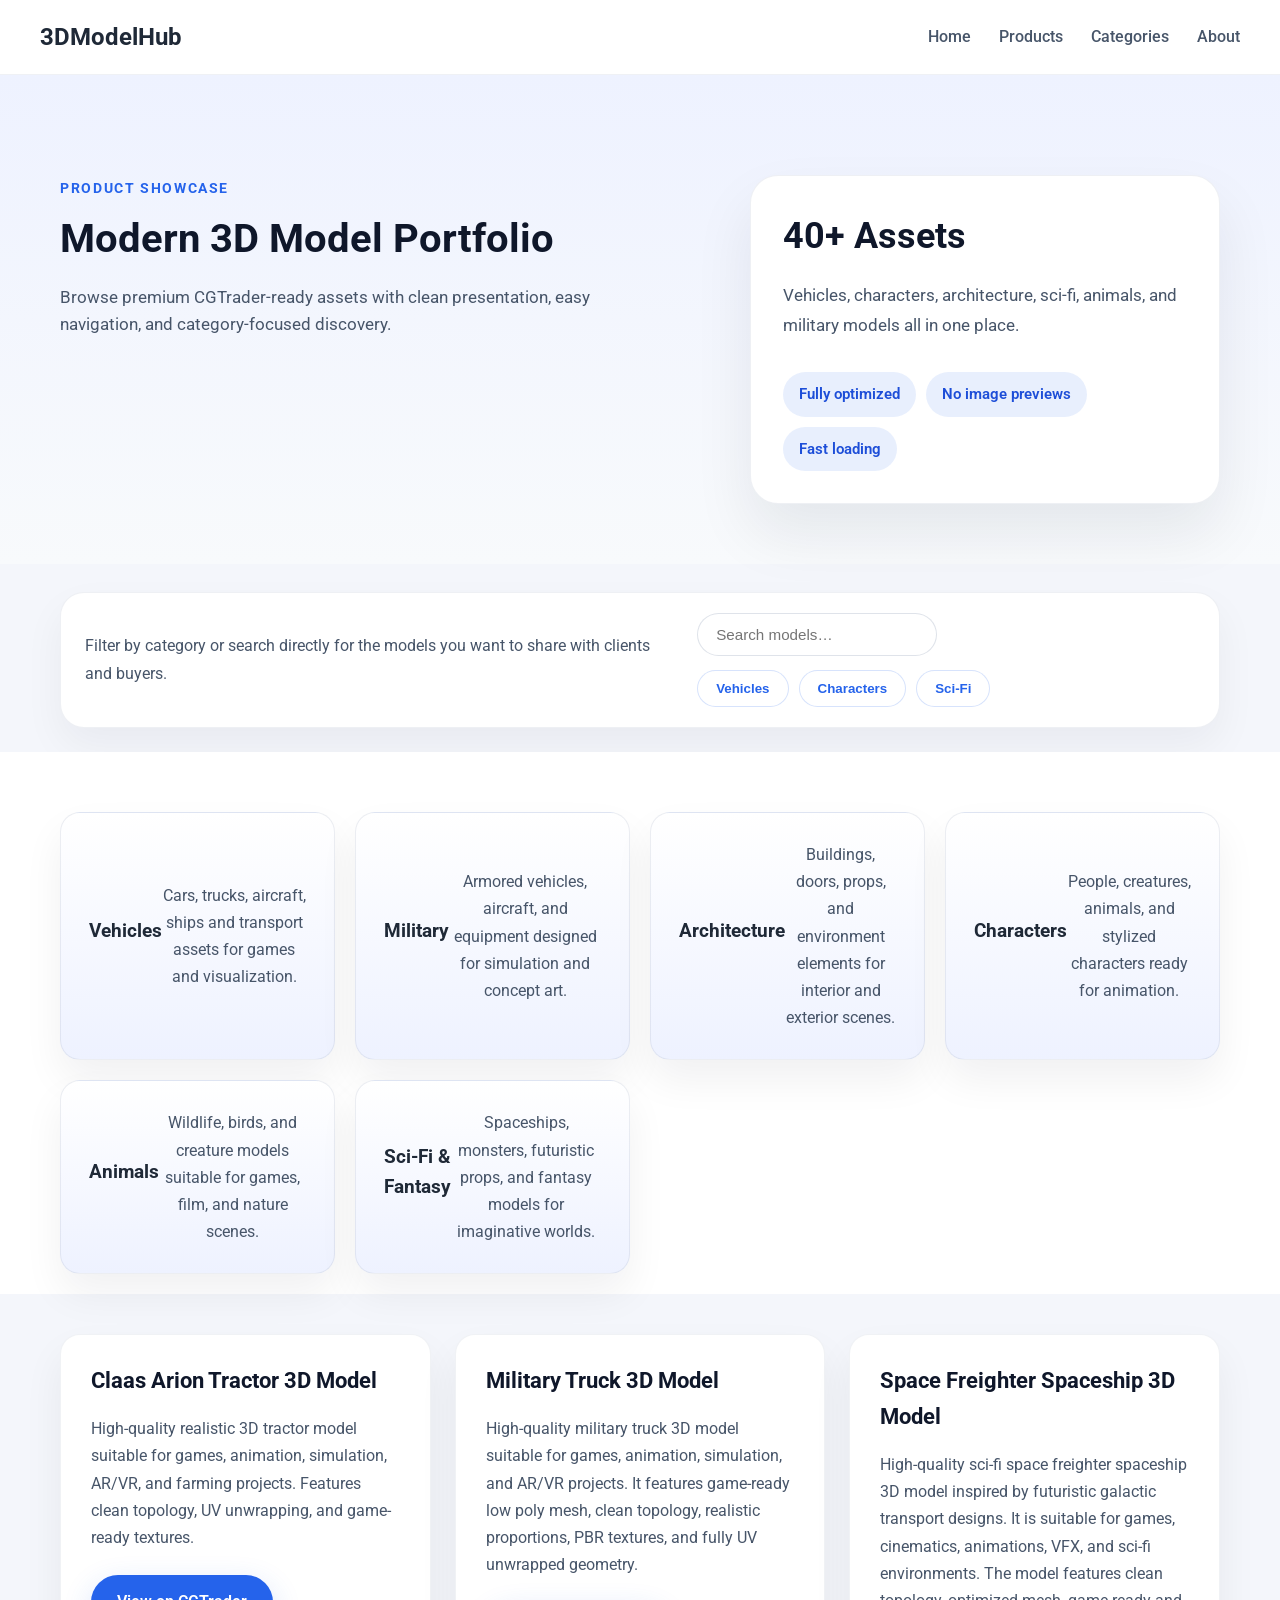
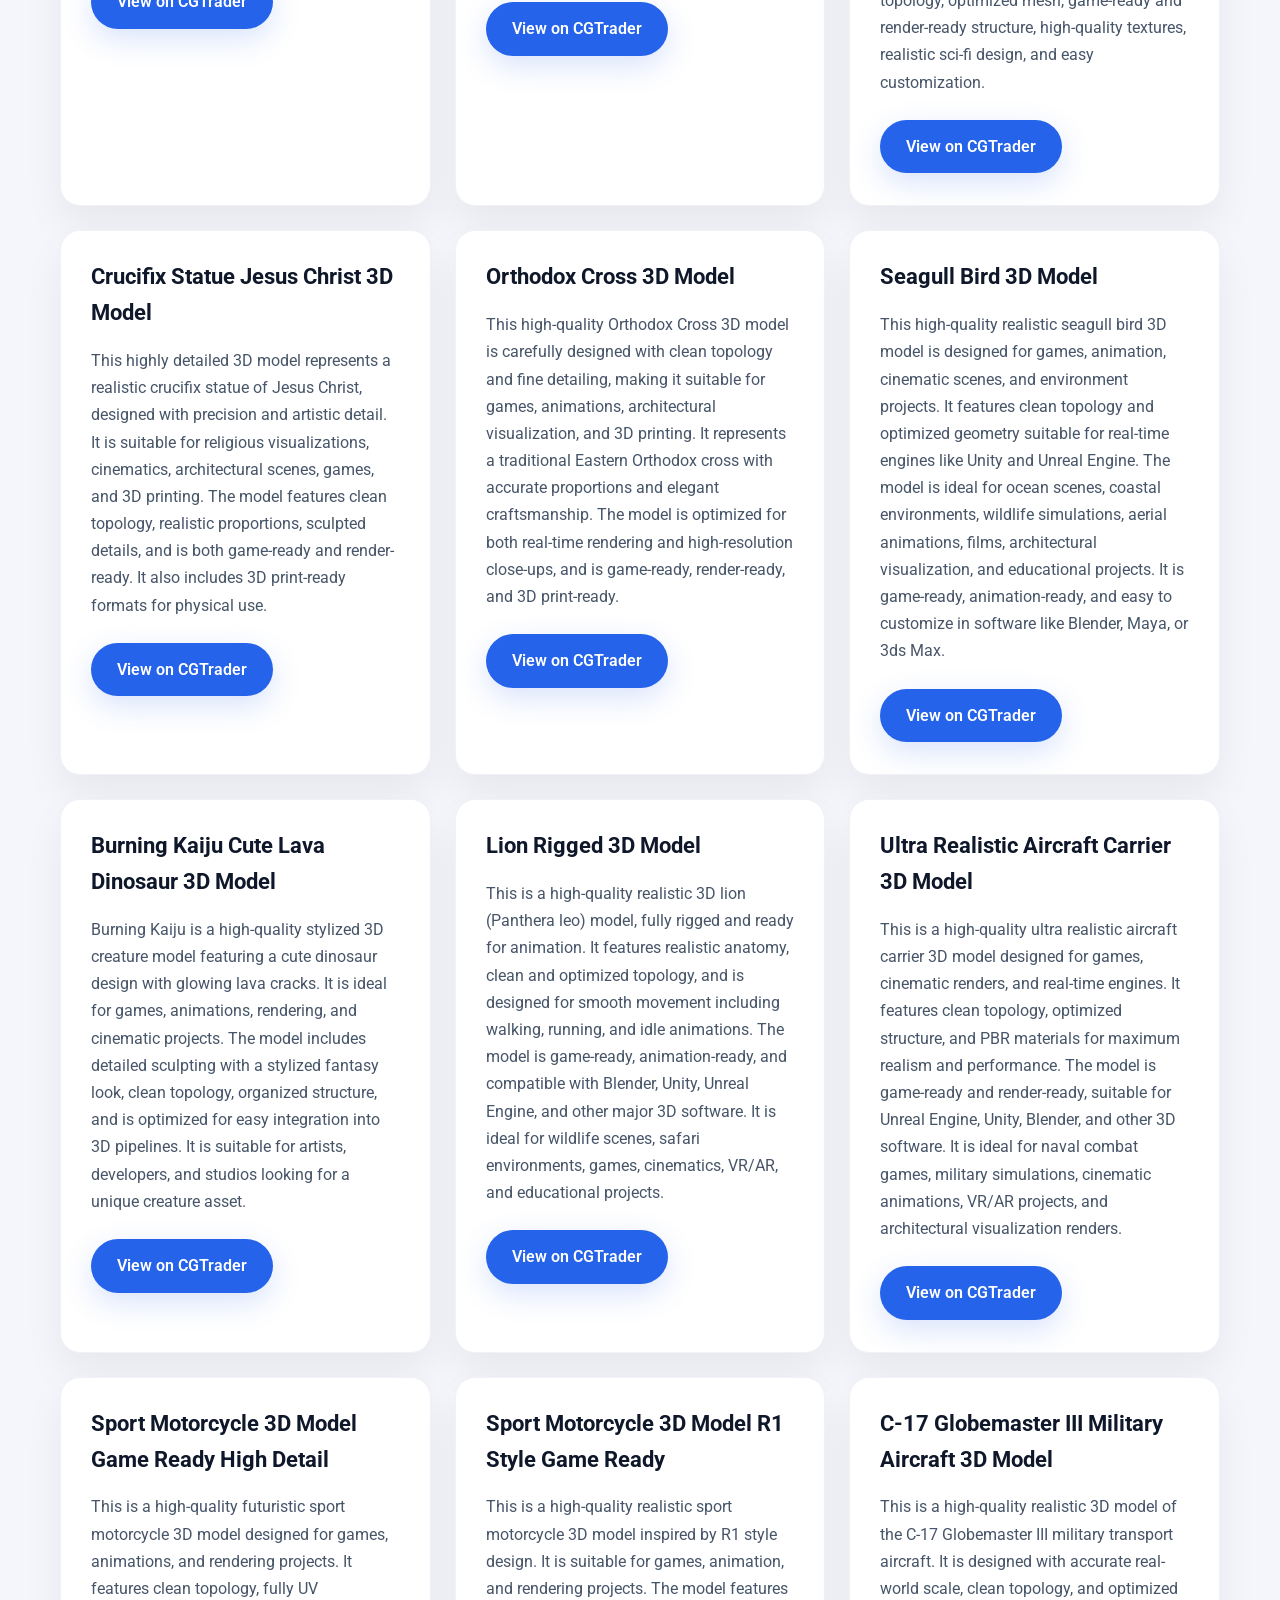
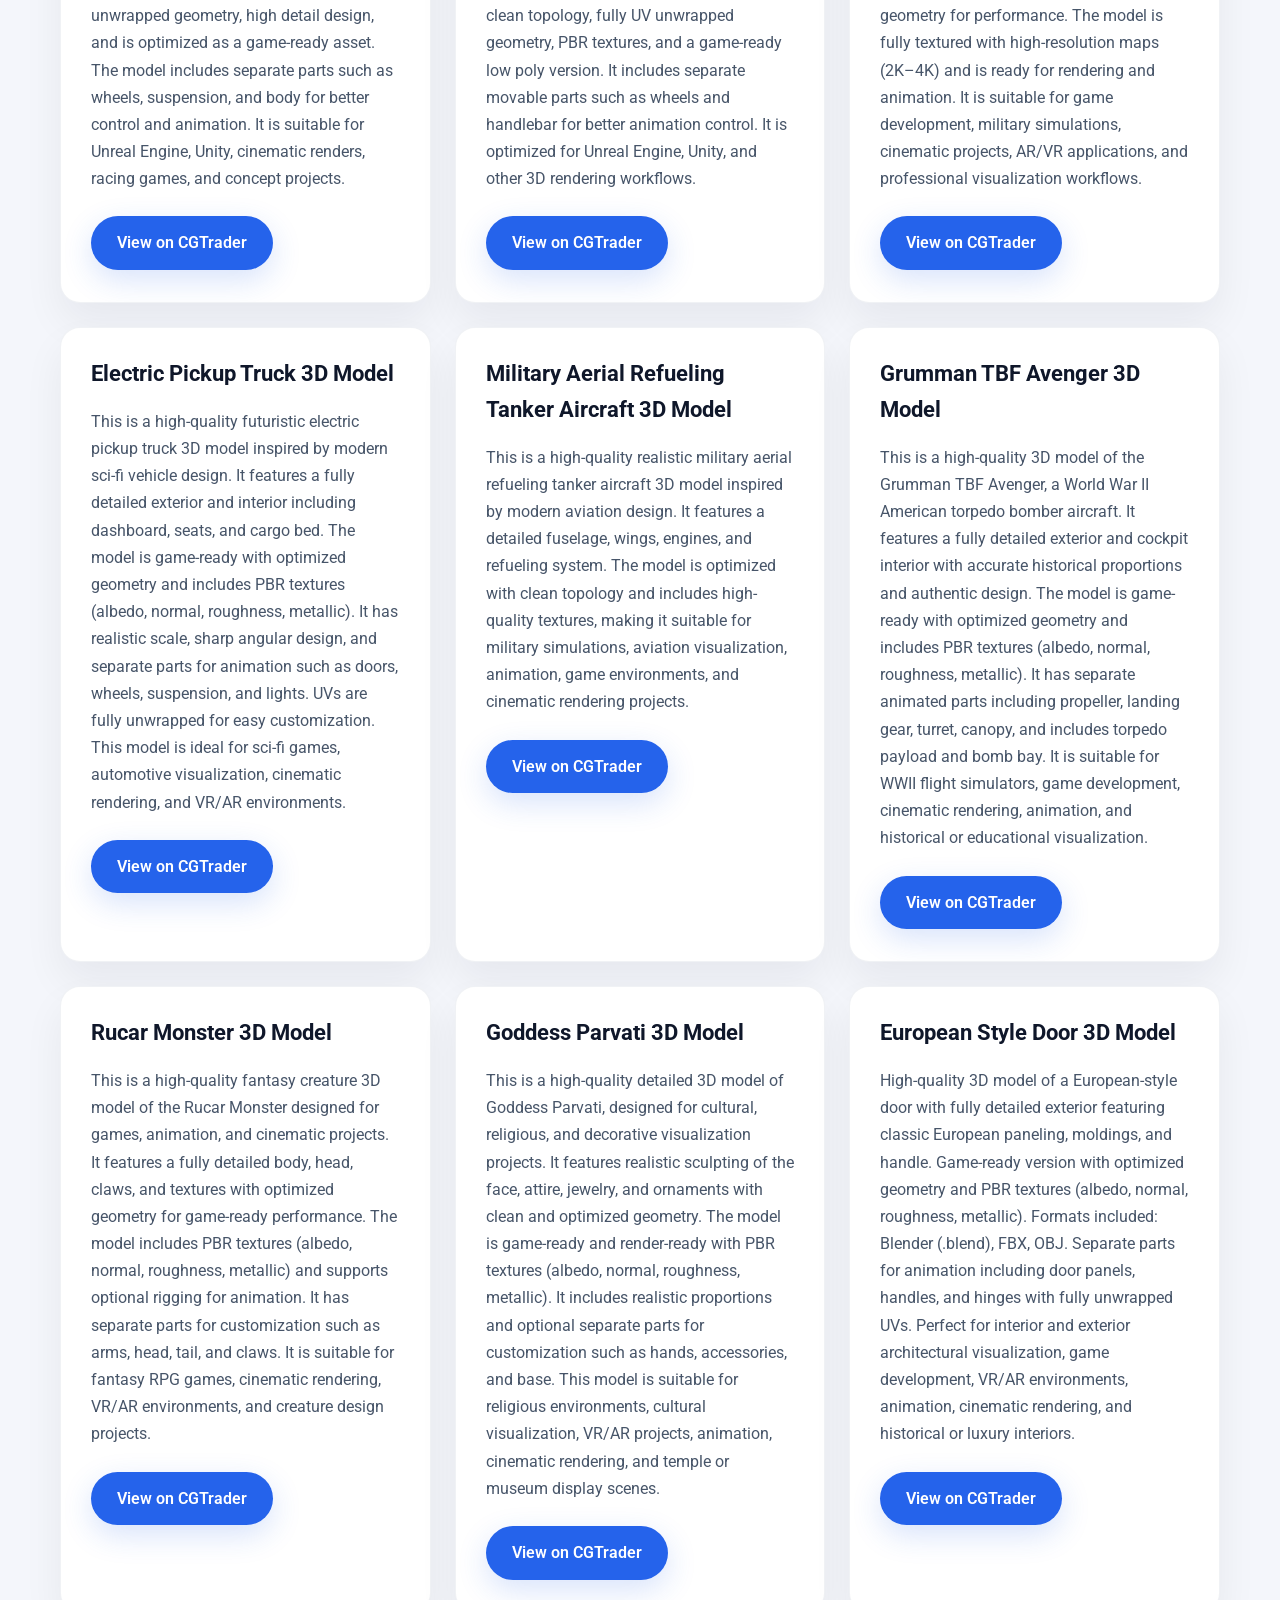
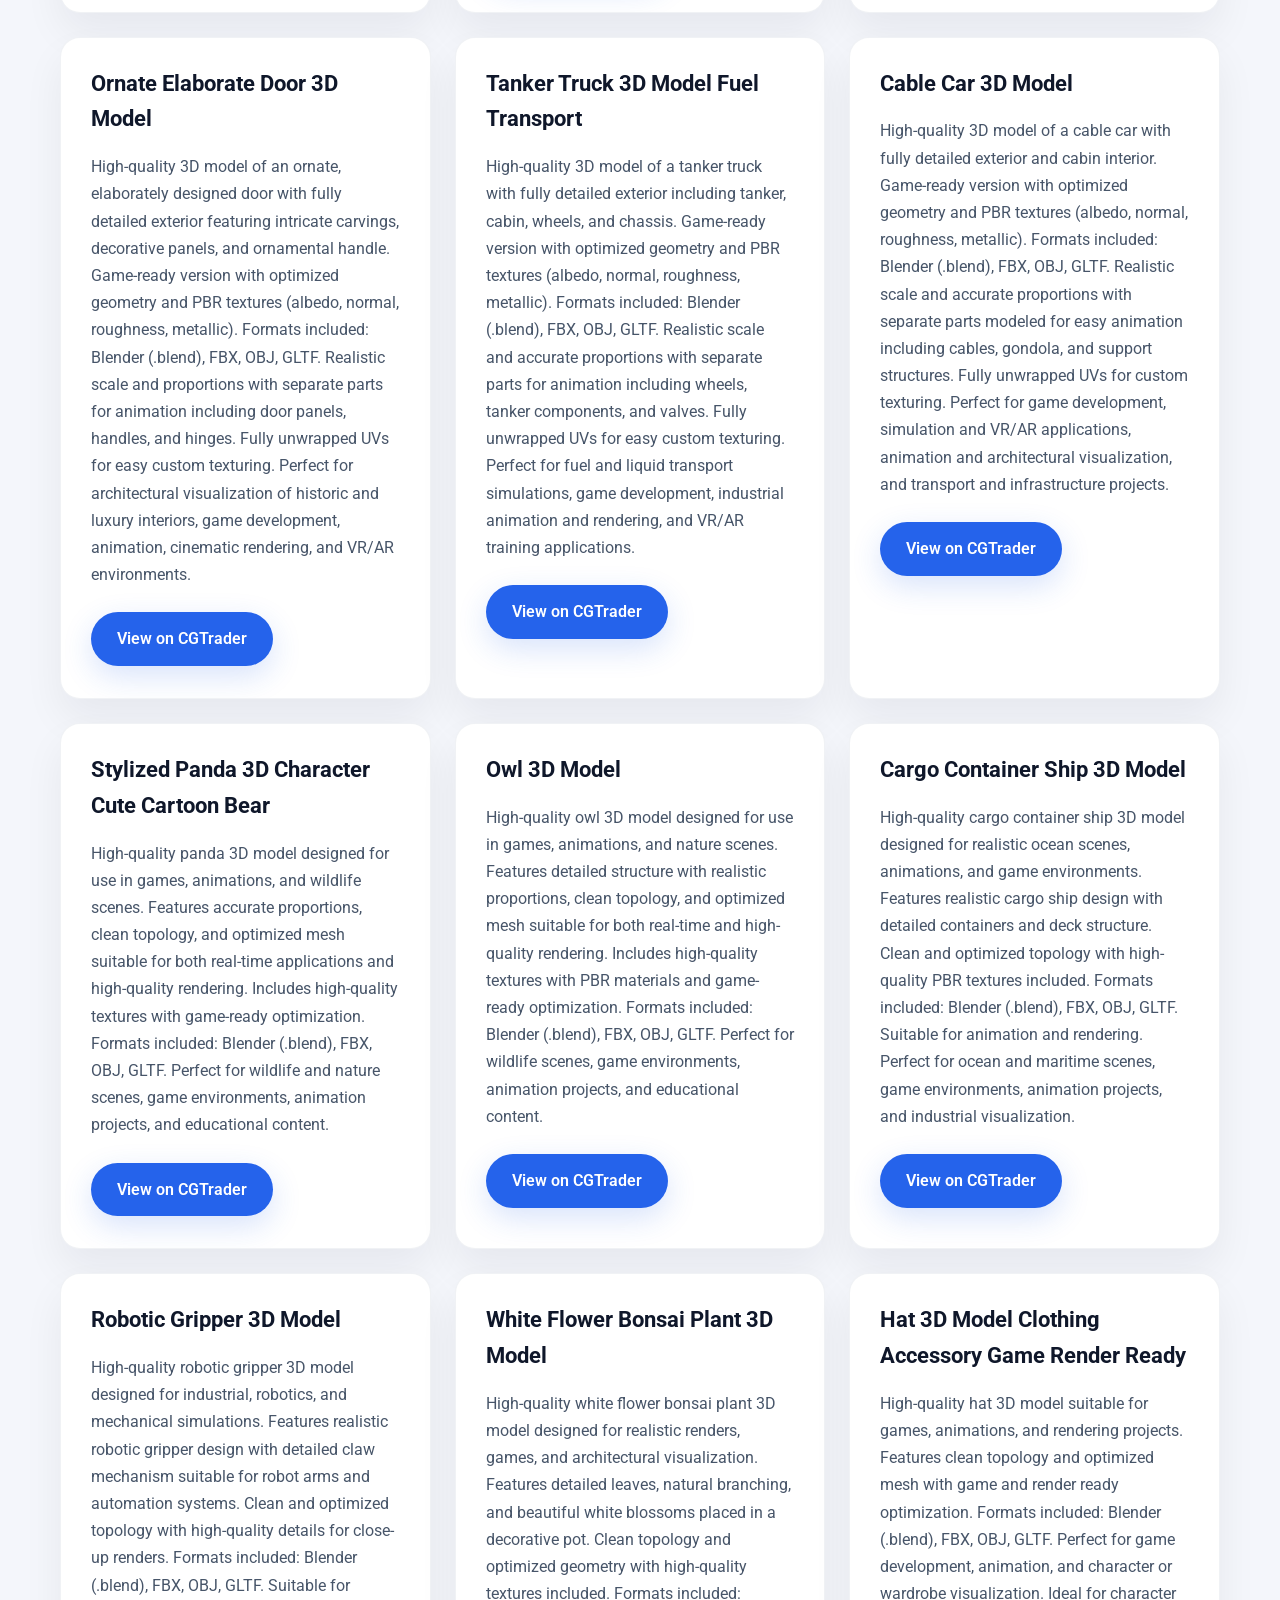
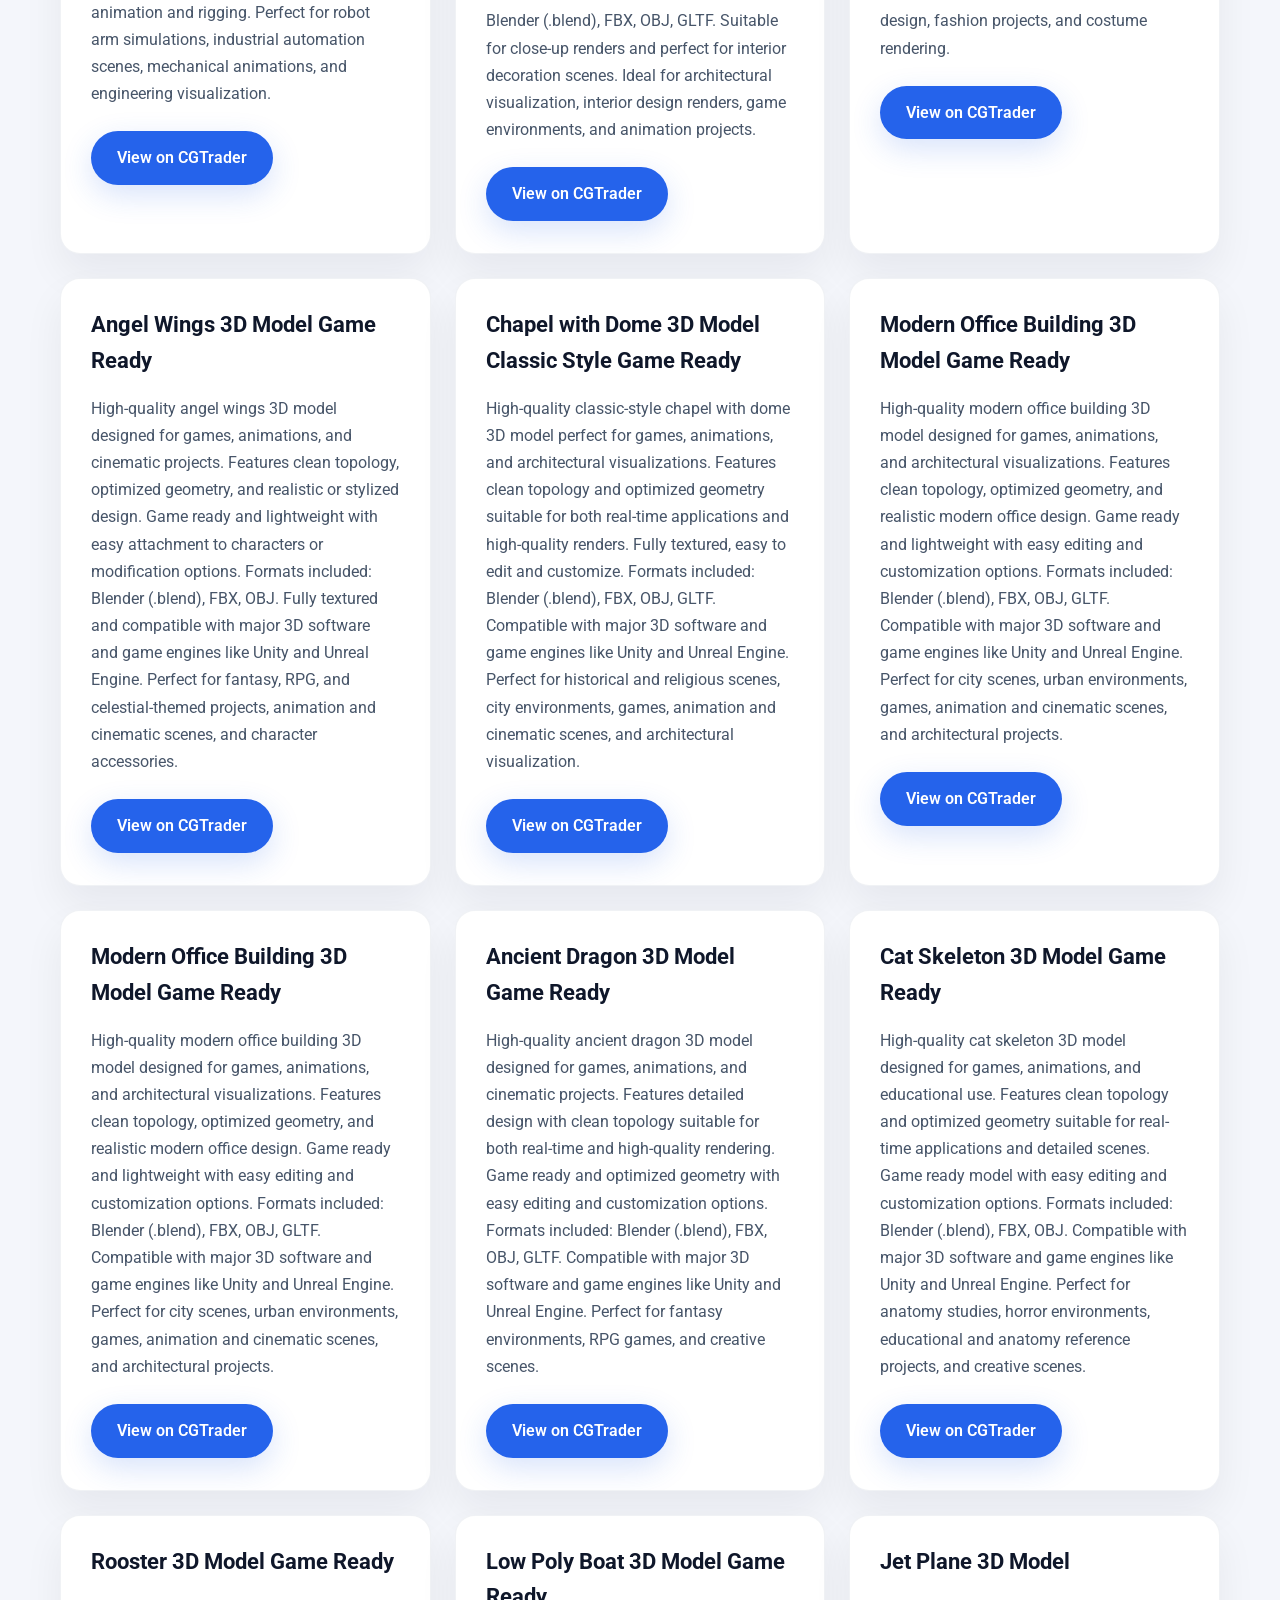
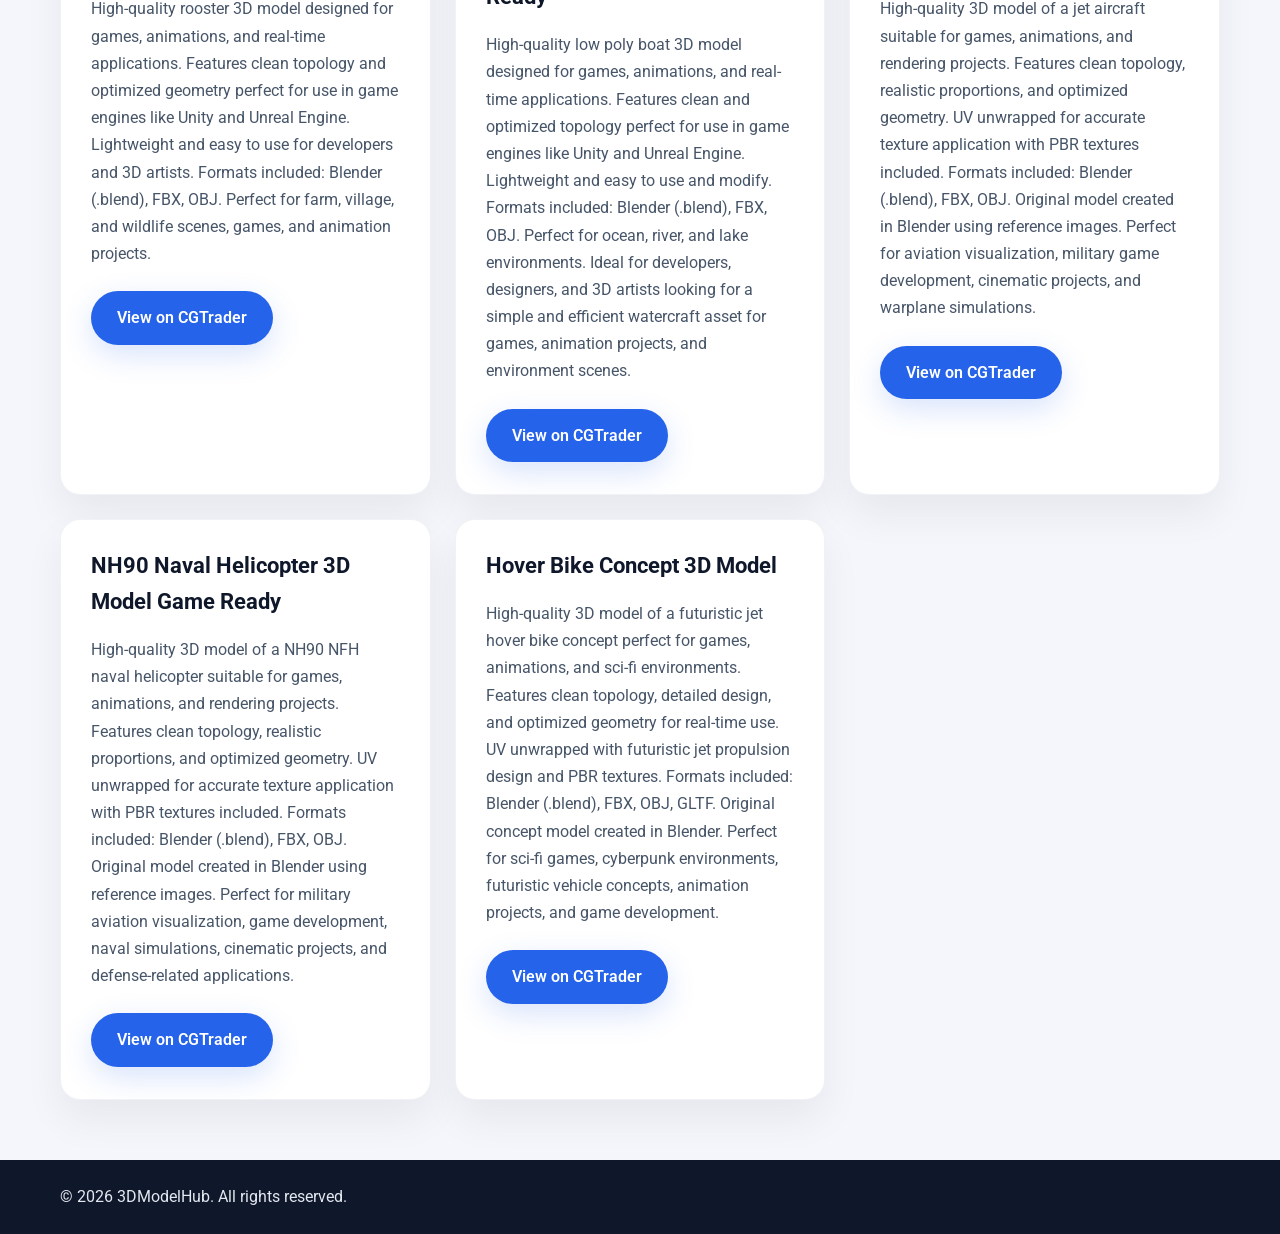
==== products.html @ b8752244 "Initial commit via Netlify [skip ci]" ====
﻿<!DOCTYPE html>
<html lang="en">
<head>
    <meta charset="UTF-8">
    <meta name="viewport" content="width=device-width, initial-scale=1.0">
    <title>Products - 3DModelHub</title>
    <meta name="description" content="Browse all 3D model products from 3DModelHub with direct links to CGTrader.">
    <meta name="keywords" content="3D models, CGTrader, products, game assets, sci-fi models, vehicle models">
    <link rel="preconnect" href="https://fonts.googleapis.com">
    <link rel="preconnect" href="https://fonts.gstatic.com" crossorigin>
    <link href="https://fonts.googleapis.com/css2?family=Roboto:wght@300;400;500;700&display=swap" rel="stylesheet">
    <link rel="stylesheet" href="styles.css">
</head>
<body>
    <header>
        <div class="container header-inner">
            <a href="index.html" class="logo">3DModelHub</a>
            <nav>
                <ul>
                    <li><a href="index.html">Home</a></li>
                    <li><a href="products.html">Products</a></li>
                    <li><a href="categories.html">Categories</a></li>
                    <li><a href="about.html">About</a></li>
                </ul>
            </nav>
        </div>
    </header>

    <main>
        <section class="page-hero">
            <div class="container hero-grid">
                <div class="hero-copy">
                    <span class="eyebrow">Product Showcase</span>
                    <h1>Modern 3D Model Portfolio</h1>
                    <p>Browse premium CGTrader-ready assets with clean presentation, easy navigation, and category-focused discovery.</p>
                </div>
                <div class="hero-panel">
                    <div class="hero-panel-card">
                        <h2>40+ Assets</h2>
                        <p>Vehicles, characters, architecture, sci-fi, animals, and military models all in one place.</p>
                        <div class="hero-meta">
                            <span>Fully optimized</span>
                            <span>No image previews</span>
                            <span>Fast loading</span>
                        </div>
                    </div>
                </div>
            </div>
        </section>

        <section class="product-toolbar">
            <div class="container">
                <div class="toolbar-row">
                    <div class="toolbar-copy">
                        <p>Filter by category or search directly for the models you want to share with clients and buyers.</p>
                    </div>
                    <div class="toolbar-actions">
                        <input type="search" placeholder="Search models…" aria-label="Search models">
                        <div class="filter-chips">
                            <button type="button">Vehicles</button>
                            <button type="button">Characters</button>
                            <button type="button">Sci-Fi</button>
                        </div>
                    </div>
                </div>
            </div>
        </section>

        <section class="product-categories section-light">
            <div class="container">
                <div class="category-grid">
                    <div class="category">
                        <h3>Vehicles</h3>
                        <p>Cars, trucks, aircraft, ships and transport assets for games and visualization.</p>
                    </div>
                    <div class="category">
                        <h3>Military</h3>
                        <p>Armored vehicles, aircraft, and equipment designed for simulation and concept art.</p>
                    </div>
                    <div class="category">
                        <h3>Architecture</h3>
                        <p>Buildings, doors, props, and environment elements for interior and exterior scenes.</p>
                    </div>
                    <div class="category">
                        <h3>Characters</h3>
                        <p>People, creatures, animals, and stylized characters ready for animation.</p>
                    </div>
                    <div class="category">
                        <h3>Animals</h3>
                        <p>Wildlife, birds, and creature models suitable for games, film, and nature scenes.</p>
                    </div>
                    <div class="category">
                        <h3>Sci-Fi & Fantasy</h3>
                        <p>Spaceships, monsters, futuristic props, and fantasy models for imaginative worlds.</p>
                    </div>
                </div>
            </div>
        </section>

        <section id="products">
            <div class="container">
                <div class="product-grid">
                    <div class="card">
                        <div class="card-image"><div class="image-placeholder"></div></div>
                        <div class="card-content">
                            <h3>Claas Arion Tractor 3D Model</h3>
                            <p>High-quality realistic 3D tractor model suitable for games, animation, simulation, AR/VR, and farming projects. Features clean topology, UV unwrapping, and game-ready textures.</p>
                            <a href="https://www.cgtrader.com/3d-models/vehicle/other/claas-arion-tractor-3d-model" target="_blank" rel="noopener noreferrer" class="cta-btn">View on CGTrader</a>
                        </div>
                    </div>
                    <div class="card">
                        <div class="card-image"><div class="image-placeholder"></div></div>
                        <div class="card-content">
                            <h3>Military Truck 3D Model</h3>
                            <p>High-quality military truck 3D model suitable for games, animation, simulation, and AR/VR projects. It features game-ready low poly mesh, clean topology, realistic proportions, PBR textures, and fully UV unwrapped geometry.</p>
                            <a href="https://www.cgtrader.com/3d-models/military/military-vehicle/military-truck-3d-model-72cf2293-7ee6-48e0-bdb8-0325bc95a999" target="_blank" rel="noopener noreferrer" class="cta-btn">View on CGTrader</a>
                        </div>
                    </div>
                    <div class="card">
                        <div class="card-image"><div class="image-placeholder"></div></div>
                        <div class="card-content">
                            <h3>Space Freighter Spaceship 3D Model</h3>
                            <p>High-quality sci-fi space freighter spaceship 3D model inspired by futuristic galactic transport designs. It is suitable for games, cinematics, animations, VFX, and sci-fi environments. The model features clean topology, optimized mesh, game-ready and render-ready structure, high-quality textures, realistic sci-fi design, and easy customization.</p>
                            <a href="https://www.cgtrader.com/3d-models/space/spaceship/space-freighter-spaceship-3d-model" target="_blank" rel="noopener noreferrer" class="cta-btn">View on CGTrader</a>
                        </div>
                    </div>
                    <div class="card">
                        <div class="card-image"><div class="image-placeholder"></div></div>
                        <div class="card-content">
                            <h3>Crucifix Statue Jesus Christ 3D Model</h3>
                            <p>This highly detailed 3D model represents a realistic crucifix statue of Jesus Christ, designed with precision and artistic detail. It is suitable for religious visualizations, cinematics, architectural scenes, games, and 3D printing. The model features clean topology, realistic proportions, sculpted details, and is both game-ready and render-ready. It also includes 3D print-ready formats for physical use.</p>
                            <a href="https://www.cgtrader.com/3d-models/vehicle/other/crucifix-statue-jesus-christ-3d-model" target="_blank" rel="noopener noreferrer" class="cta-btn">View on CGTrader</a>
                        </div>
                    </div>
                    <div class="card">
                        <div class="card-image"><div class="image-placeholder"></div></div>
                        <div class="card-content">
                            <h3>Orthodox Cross 3D Model</h3>
                            <p>This high-quality Orthodox Cross 3D model is carefully designed with clean topology and fine detailing, making it suitable for games, animations, architectural visualization, and 3D printing. It represents a traditional Eastern Orthodox cross with accurate proportions and elegant craftsmanship. The model is optimized for both real-time rendering and high-resolution close-ups, and is game-ready, render-ready, and 3D print-ready.</p>
                            <a href="https://www.cgtrader.com/3d-models/vehicle/other/orthodox-cross-3d-model" target="_blank" rel="noopener noreferrer" class="cta-btn">View on CGTrader</a>
                        </div>
                    </div>
                    <div class="card">
                        <div class="card-image"><div class="image-placeholder"></div></div>
                        <div class="card-content">
                            <h3>Seagull Bird 3D Model</h3>
                            <p>This high-quality realistic seagull bird 3D model is designed for games, animation, cinematic scenes, and environment projects. It features clean topology and optimized geometry suitable for real-time engines like Unity and Unreal Engine. The model is ideal for ocean scenes, coastal environments, wildlife simulations, aerial animations, films, architectural visualization, and educational projects. It is game-ready, animation-ready, and easy to customize in software like Blender, Maya, or 3ds Max.</p>
                            <a href="https://www.cgtrader.com/3d-models/animal/bird/seagull-bird-3d-model" target="_blank" rel="noopener noreferrer" class="cta-btn">View on CGTrader</a>
                        </div>
                    </div>
                    <div class="card">
                        <div class="card-image"><div class="image-placeholder"></div></div>
                        <div class="card-content">
                            <h3>Burning Kaiju Cute Lava Dinosaur 3D Model</h3>
                            <p>Burning Kaiju is a high-quality stylized 3D creature model featuring a cute dinosaur design with glowing lava cracks. It is ideal for games, animations, rendering, and cinematic projects. The model includes detailed sculpting with a stylized fantasy look, clean topology, organized structure, and is optimized for easy integration into 3D pipelines. It is suitable for artists, developers, and studios looking for a unique creature asset.</p>
                            <a href="https://www.cgtrader.com/3d-models/character/fantasy-character/burning-kaiju-cute-lava-dinosaur-3d-model" target="_blank" rel="noopener noreferrer" class="cta-btn">View on CGTrader</a>
                        </div>
                    </div>
                    <div class="card">
                        <div class="card-image"><div class="image-placeholder"></div></div>
                        <div class="card-content">
                            <h3>Lion Rigged 3D Model</h3>
                            <p>This is a high-quality realistic 3D lion (Panthera leo) model, fully rigged and ready for animation. It features realistic anatomy, clean and optimized topology, and is designed for smooth movement including walking, running, and idle animations. The model is game-ready, animation-ready, and compatible with Blender, Unity, Unreal Engine, and other major 3D software. It is ideal for wildlife scenes, safari environments, games, cinematics, VR/AR, and educational projects.</p>
                            <a href="https://www.cgtrader.com/3d-models/animal/mammal/lion-rigged-3d-model" target="_blank" rel="noopener noreferrer" class="cta-btn">View on CGTrader</a>
                        </div>
                    </div>
                    <div class="card">
                        <div class="card-image"><div class="image-placeholder"></div></div>
                        <div class="card-content">
                            <h3>Ultra Realistic Aircraft Carrier 3D Model</h3>
                            <p>This is a high-quality ultra realistic aircraft carrier 3D model designed for games, cinematic renders, and real-time engines. It features clean topology, optimized structure, and PBR materials for maximum realism and performance. The model is game-ready and render-ready, suitable for Unreal Engine, Unity, Blender, and other 3D software. It is ideal for naval combat games, military simulations, cinematic animations, VR/AR projects, and architectural visualization renders.</p>
                            <a href="https://www.cgtrader.com/3d-models/watercraft/military-watercraft/ultra-realistic-aircraft-carrier-3d-model" target="_blank" rel="noopener noreferrer" class="cta-btn">View on CGTrader</a>
                        </div>
                    </div>
                    <div class="card">
                        <div class="card-image"><div class="image-placeholder"></div></div>
                        <div class="card-content">
                            <h3>Sport Motorcycle 3D Model Game Ready High Detail</h3>
                            <p>This is a high-quality futuristic sport motorcycle 3D model designed for games, animations, and rendering projects. It features clean topology, fully UV unwrapped geometry, high detail design, and is optimized as a game-ready asset. The model includes separate parts such as wheels, suspension, and body for better control and animation. It is suitable for Unreal Engine, Unity, cinematic renders, racing games, and concept projects.</p>
                            <a href="https://www.cgtrader.com/3d-models/vehicle/motorcycle/sport-motorcycle-3d-model-game-ready-high-detail" target="_blank" rel="noopener noreferrer" class="cta-btn">View on CGTrader</a>
                        </div>
                    </div>
                    <div class="card">
                        <div class="card-image"><div class="image-placeholder"></div></div>
                        <div class="card-content">
                            <h3>Sport Motorcycle 3D Model R1 Style Game Ready</h3>
                            <p>This is a high-quality realistic sport motorcycle 3D model inspired by R1 style design. It is suitable for games, animation, and rendering projects. The model features clean topology, fully UV unwrapped geometry, PBR textures, and a game-ready low poly version. It includes separate movable parts such as wheels and handlebar for better animation control. It is optimized for Unreal Engine, Unity, and other 3D rendering workflows.</p>
                            <a href="https://www.cgtrader.com/3d-models/vehicle/motorcycle/sport-motorcycle-3d-model-r1-style-game-ready" target="_blank" rel="noopener noreferrer" class="cta-btn">View on CGTrader</a>
                        </div>
                    </div>
                    <div class="card">
                        <div class="card-image"><div class="image-placeholder"></div></div>
                        <div class="card-content">
                            <h3>C-17 Globemaster III Military Aircraft 3D Model</h3>
                            <p>This is a high-quality realistic 3D model of the C-17 Globemaster III military transport aircraft. It is designed with accurate real-world scale, clean topology, and optimized geometry for performance. The model is fully textured with high-resolution maps (2K–4K) and is ready for rendering and animation. It is suitable for game development, military simulations, cinematic projects, AR/VR applications, and professional visualization workflows.</p>
                            <a href="https://www.cgtrader.com/3d-models/aircraft/military-aircraft/c-17-globemaster-iii-military-aircraft-3d-model" target="_blank" rel="noopener noreferrer" class="cta-btn">View on CGTrader</a>
                        </div>
                    </div>
                    <div class="card">
                        <div class="card-image"><div class="image-placeholder"></div></div>
                        <div class="card-content">
                            <h3>Electric Pickup Truck 3D Model</h3>
                            <p>This is a high-quality futuristic electric pickup truck 3D model inspired by modern sci-fi vehicle design. It features a fully detailed exterior and interior including dashboard, seats, and cargo bed. The model is game-ready with optimized geometry and includes PBR textures (albedo, normal, roughness, metallic). It has realistic scale, sharp angular design, and separate parts for animation such as doors, wheels, suspension, and lights. UVs are fully unwrapped for easy customization. This model is ideal for sci-fi games, automotive visualization, cinematic rendering, and VR/AR environments.</p>
                            <a href="https://www.cgtrader.com/3d-models/car/suv/electric-pickup-truck-3d-model" target="_blank" rel="noopener noreferrer" class="cta-btn">View on CGTrader</a>
                        </div>
                    </div>
                    <div class="card">
                        <div class="card-image"><div class="image-placeholder"></div></div>
                        <div class="card-content">
                            <h3>Military Aerial Refueling Tanker Aircraft 3D Model</h3>
                            <p>This is a high-quality realistic military aerial refueling tanker aircraft 3D model inspired by modern aviation design. It features a detailed fuselage, wings, engines, and refueling system. The model is optimized with clean topology and includes high-quality textures, making it suitable for military simulations, aviation visualization, animation, game environments, and cinematic rendering projects.</p>
                            <a href="https://www.cgtrader.com/3d-models/aircraft/military-aircraft/military-aerial-refueling-tanker-aircraft-3d-model" target="_blank" rel="noopener noreferrer" class="cta-btn">View on CGTrader</a>
                        </div>
                    </div>
                    <div class="card">
                        <div class="card-image"><div class="image-placeholder"></div></div>
                        <div class="card-content">
                            <h3>Grumman TBF Avenger 3D Model</h3>
                            <p>This is a high-quality 3D model of the Grumman TBF Avenger, a World War II American torpedo bomber aircraft. It features a fully detailed exterior and cockpit interior with accurate historical proportions and authentic design. The model is game-ready with optimized geometry and includes PBR textures (albedo, normal, roughness, metallic). It has separate animated parts including propeller, landing gear, turret, canopy, and includes torpedo payload and bomb bay. It is suitable for WWII flight simulators, game development, cinematic rendering, animation, and historical or educational visualization.</p>
                            <a href="https://www.cgtrader.com/3d-models/aircraft/historic-aircraft/grumman-tbf-avenger-3d-model" target="_blank" rel="noopener noreferrer" class="cta-btn">View on CGTrader</a>
                        </div>
                    </div>
                    <div class="card">
                        <div class="card-image"><div class="image-placeholder"></div></div>
                        <div class="card-content">
                            <h3>Rucar Monster 3D Model</h3>
                            <p>This is a high-quality fantasy creature 3D model of the Rucar Monster designed for games, animation, and cinematic projects. It features a fully detailed body, head, claws, and textures with optimized geometry for game-ready performance. The model includes PBR textures (albedo, normal, roughness, metallic) and supports optional rigging for animation. It has separate parts for customization such as arms, head, tail, and claws. It is suitable for fantasy RPG games, cinematic rendering, VR/AR environments, and creature design projects.</p>
                            <a href="https://www.cgtrader.com/3d-models/character/fantasy-character/rucar-monster-3d-model" target="_blank" rel="noopener noreferrer" class="cta-btn">View on CGTrader</a>
                        </div>
                    </div>
                    <div class="card">
                        <div class="card-image"><div class="image-placeholder"></div></div>
                        <div class="card-content">
                            <h3>Goddess Parvati 3D Model</h3>
                            <p>This is a high-quality detailed 3D model of Goddess Parvati, designed for cultural, religious, and decorative visualization projects. It features realistic sculpting of the face, attire, jewelry, and ornaments with clean and optimized geometry. The model is game-ready and render-ready with PBR textures (albedo, normal, roughness, metallic). It includes realistic proportions and optional separate parts for customization such as hands, accessories, and base. This model is suitable for religious environments, cultural visualization, VR/AR projects, animation, cinematic rendering, and temple or museum display scenes.</p>
                            <a href="https://www.cgtrader.com/3d-models/character/other/goddess-parvati-3d-model" target="_blank" rel="noopener noreferrer" class="cta-btn">View on CGTrader</a>
                        </div>
                    </div>
                    <div class="card">
                        <div class="card-image"><div class="image-placeholder"></div></div>
                        <div class="card-content">
                            <h3>European Style Door 3D Model</h3>
                            <p>High-quality 3D model of a European-style door with fully detailed exterior featuring classic European paneling, moldings, and handle. Game-ready version with optimized geometry and PBR textures (albedo, normal, roughness, metallic). Formats included: Blender (.blend), FBX, OBJ. Separate parts for animation including door panels, handles, and hinges with fully unwrapped UVs. Perfect for interior and exterior architectural visualization, game development, VR/AR environments, animation, cinematic rendering, and historical or luxury interiors.</p>
                            <a href="https://www.cgtrader.com/3d-models/architectural/door/european-style-door-3d-model" target="_blank" rel="noopener noreferrer" class="cta-btn">View on CGTrader</a>
                        </div>
                    </div>
                    <div class="card">
                        <div class="card-image"><div class="image-placeholder"></div></div>
                        <div class="card-content">
                            <h3>Ornate Elaborate Door 3D Model</h3>
                            <p>High-quality 3D model of an ornate, elaborately designed door with fully detailed exterior featuring intricate carvings, decorative panels, and ornamental handle. Game-ready version with optimized geometry and PBR textures (albedo, normal, roughness, metallic). Formats included: Blender (.blend), FBX, OBJ, GLTF. Realistic scale and proportions with separate parts for animation including door panels, handles, and hinges. Fully unwrapped UVs for easy custom texturing. Perfect for architectural visualization of historic and luxury interiors, game development, animation, cinematic rendering, and VR/AR environments.</p>
                            <a href="https://www.cgtrader.com/3d-models/architectural/door/ornate-elaborate-door-3d-model" target="_blank" rel="noopener noreferrer" class="cta-btn">View on CGTrader</a>
                        </div>
                    </div>
                    <div class="card">
                        <div class="card-image"><div class="image-placeholder"></div></div>
                        <div class="card-content">
                            <h3>Tanker Truck 3D Model Fuel Transport</h3>
                            <p>High-quality 3D model of a tanker truck with fully detailed exterior including tanker, cabin, wheels, and chassis. Game-ready version with optimized geometry and PBR textures (albedo, normal, roughness, metallic). Formats included: Blender (.blend), FBX, OBJ, GLTF. Realistic scale and accurate proportions with separate parts for animation including wheels, tanker components, and valves. Fully unwrapped UVs for easy custom texturing. Perfect for fuel and liquid transport simulations, game development, industrial animation and rendering, and VR/AR training applications.</p>
                            <a href="https://www.cgtrader.com/3d-models/vehicle/truck/tanker-truck-3d-model-fuel-transport" target="_blank" rel="noopener noreferrer" class="cta-btn">View on CGTrader</a>
                        </div>
                    </div>
                    <div class="card">
                        <div class="card-image"><div class="image-placeholder"></div></div>
                        <div class="card-content">
                            <h3>Cable Car 3D Model</h3>
                            <p>High-quality 3D model of a cable car with fully detailed exterior and cabin interior. Game-ready version with optimized geometry and PBR textures (albedo, normal, roughness, metallic). Formats included: Blender (.blend), FBX, OBJ, GLTF. Realistic scale and accurate proportions with separate parts modeled for easy animation including cables, gondola, and support structures. Fully unwrapped UVs for custom texturing. Perfect for game development, simulation and VR/AR applications, animation and architectural visualization, and transport and infrastructure projects.</p>
                            <a href="https://www.cgtrader.com/3d-models/vehicle/other/cable-car-3d-model" target="_blank" rel="noopener noreferrer" class="cta-btn">View on CGTrader</a>
                        </div>
                    </div>
                    <div class="card">
                        <div class="card-image"><div class="image-placeholder"></div></div>
                        <div class="card-content">
                            <h3>Stylized Panda 3D Character Cute Cartoon Bear</h3>
                            <p>High-quality panda 3D model designed for use in games, animations, and wildlife scenes. Features accurate proportions, clean topology, and optimized mesh suitable for both real-time applications and high-quality rendering. Includes high-quality textures with game-ready optimization. Formats included: Blender (.blend), FBX, OBJ, GLTF. Perfect for wildlife and nature scenes, game environments, animation projects, and educational content.</p>
                            <a href="https://www.cgtrader.com/3d-models/animal/mammal/stylized-panda-3d-character-cute-cartoon-bear" target="_blank" rel="noopener noreferrer" class="cta-btn">View on CGTrader</a>
                        </div>
                    </div>
                    <div class="card">
                        <div class="card-image"><div class="image-placeholder"></div></div>
                        <div class="card-content">
                            <h3>Owl 3D Model</h3>
                            <p>High-quality owl 3D model designed for use in games, animations, and nature scenes. Features detailed structure with realistic proportions, clean topology, and optimized mesh suitable for both real-time and high-quality rendering. Includes high-quality textures with PBR materials and game-ready optimization. Formats included: Blender (.blend), FBX, OBJ, GLTF. Perfect for wildlife scenes, game environments, animation projects, and educational content.</p>
                            <a href="https://www.cgtrader.com/3d-models/animal/bird/owl-3d-model-ff0bbc22-5ebd-4d9b-aacc-88d73098f42f" target="_blank" rel="noopener noreferrer" class="cta-btn">View on CGTrader</a>
                        </div>
                    </div>
                    <div class="card">
                        <div class="card-image"><div class="image-placeholder"></div></div>
                        <div class="card-content">
                            <h3>Cargo Container Ship 3D Model</h3>
                            <p>High-quality cargo container ship 3D model designed for realistic ocean scenes, animations, and game environments. Features realistic cargo ship design with detailed containers and deck structure. Clean and optimized topology with high-quality PBR textures included. Formats included: Blender (.blend), FBX, OBJ, GLTF. Suitable for animation and rendering. Perfect for ocean and maritime scenes, game environments, animation projects, and industrial visualization.</p>
                            <a href="https://www.cgtrader.com/3d-models/watercraft/industrial-watercraft/cargo-container-ship-3d-model" target="_blank" rel="noopener noreferrer" class="cta-btn">View on CGTrader</a>
                        </div>
                    </div>
                    <div class="card">
                        <div class="card-image"><div class="image-placeholder"></div></div>
                        <div class="card-content">
                            <h3>Robotic Gripper 3D Model</h3>
                            <p>High-quality robotic gripper 3D model designed for industrial, robotics, and mechanical simulations. Features realistic robotic gripper design with detailed claw mechanism suitable for robot arms and automation systems. Clean and optimized topology with high-quality details for close-up renders. Formats included: Blender (.blend), FBX, OBJ, GLTF. Suitable for animation and rigging. Perfect for robot arm simulations, industrial automation scenes, mechanical animations, and engineering visualization.</p>
                            <a href="https://www.cgtrader.com/3d-models/industrial/tool/robotic-gripper-3d-model" target="_blank" rel="noopener noreferrer" class="cta-btn">View on CGTrader</a>
                        </div>
                    </div>
                    <div class="card">
                        <div class="card-image"><div class="image-placeholder"></div></div>
                        <div class="card-content">
                            <h3>White Flower Bonsai Plant 3D Model</h3>
                            <p>High-quality white flower bonsai plant 3D model designed for realistic renders, games, and architectural visualization. Features detailed leaves, natural branching, and beautiful white blossoms placed in a decorative pot. Clean topology and optimized geometry with high-quality textures included. Formats included: Blender (.blend), FBX, OBJ, GLTF. Suitable for close-up renders and perfect for interior decoration scenes. Ideal for architectural visualization, interior design renders, game environments, and animation projects.</p>
                            <a href="https://www.cgtrader.com/3d-models/plant/conifer/white-flower-bonsai-plant-3d-model" target="_blank" rel="noopener noreferrer" class="cta-btn">View on CGTrader</a>
                        </div>
                    </div>
                    <div class="card">
                        <div class="card-image"><div class="image-placeholder"></div></div>
                        <div class="card-content">
                            <h3>Hat 3D Model Clothing Accessory Game Render Ready</h3>
                            <p>High-quality hat 3D model suitable for games, animations, and rendering projects. Features clean topology and optimized mesh with game and render ready optimization. Formats included: Blender (.blend), FBX, OBJ, GLTF. Perfect for game development, animation, and character or wardrobe visualization. Ideal for character design, fashion projects, and costume rendering.</p>
                            <a href="https://www.cgtrader.com/3d-models/character/clothing/hat-3d-model-clothing-accessory-game-render-ready" target="_blank" rel="noopener noreferrer" class="cta-btn">View on CGTrader</a>
                        </div>
                    </div>
                    <div class="card">
                        <div class="card-image"><div class="image-placeholder"></div></div>
                        <div class="card-content">
                            <h3>Angel Wings 3D Model Game Ready</h3>
                            <p>High-quality angel wings 3D model designed for games, animations, and cinematic projects. Features clean topology, optimized geometry, and realistic or stylized design. Game ready and lightweight with easy attachment to characters or modification options. Formats included: Blender (.blend), FBX, OBJ. Fully textured and compatible with major 3D software and game engines like Unity and Unreal Engine. Perfect for fantasy, RPG, and celestial-themed projects, animation and cinematic scenes, and character accessories.</p>
                            <a href="https://www.cgtrader.com/3d-models/character/fantasy-character/angel-wings-3d-model-game-ready" target="_blank" rel="noopener noreferrer" class="cta-btn">View on CGTrader</a>
                        </div>
                    </div>
                    <div class="card">
                        <div class="card-image"><div class="image-placeholder"></div></div>
                        <div class="card-content">
                            <h3>Chapel with Dome 3D Model Classic Style Game Ready</h3>
                            <p>High-quality classic-style chapel with dome 3D model perfect for games, animations, and architectural visualizations. Features clean topology and optimized geometry suitable for both real-time applications and high-quality renders. Fully textured, easy to edit and customize. Formats included: Blender (.blend), FBX, OBJ, GLTF. Compatible with major 3D software and game engines like Unity and Unreal Engine. Perfect for historical and religious scenes, city environments, games, animation and cinematic scenes, and architectural visualization.</p>
                            <a href="https://www.cgtrader.com/3d-models/architectural/engineering/chapel-with-dome-3d-model-classic-style-game-ready" target="_blank" rel="noopener noreferrer" class="cta-btn">View on CGTrader</a>
                        </div>
                    </div>
                    <div class="card">
                        <div class="card-image"><div class="image-placeholder"></div></div>
                        <div class="card-content">
                            <h3>Modern Office Building 3D Model Game Ready</h3>
                            <p>High-quality modern office building 3D model designed for games, animations, and architectural visualizations. Features clean topology, optimized geometry, and realistic modern office design. Game ready and lightweight with easy editing and customization options. Formats included: Blender (.blend), FBX, OBJ, GLTF. Compatible with major 3D software and game engines like Unity and Unreal Engine. Perfect for city scenes, urban environments, games, animation and cinematic scenes, and architectural projects.</p>
                            <a href="https://www.cgtrader.com/3d-models/architectural/engineering/modern-office-building-3d-model-game-ready" target="_blank" rel="noopener noreferrer" class="cta-btn">View on CGTrader</a>
                        </div>
                    </div>
                    <div class="card">
                        <div class="card-image"><div class="image-placeholder"></div></div>
                        <div class="card-content">
                            <h3>Modern Office Building 3D Model Game Ready</h3>
                            <p>High-quality modern office building 3D model designed for games, animations, and architectural visualizations. Features clean topology, optimized geometry, and realistic modern office design. Game ready and lightweight with easy editing and customization options. Formats included: Blender (.blend), FBX, OBJ, GLTF. Compatible with major 3D software and game engines like Unity and Unreal Engine. Perfect for city scenes, urban environments, games, animation and cinematic scenes, and architectural projects.</p>
                            <a href="https://www.cgtrader.com/3d-models/architectural/engineering/modern-office-building-3d-model-game-ready" target="_blank" rel="noopener noreferrer" class="cta-btn">View on CGTrader</a>
                        </div>
                    </div>
                    <div class="card">
                        <div class="card-image"><div class="image-placeholder"></div></div>
                        <div class="card-content">
                            <h3>Ancient Dragon 3D Model Game Ready</h3>
                            <p>High-quality ancient dragon 3D model designed for games, animations, and cinematic projects. Features detailed design with clean topology suitable for both real-time and high-quality rendering. Game ready and optimized geometry with easy editing and customization options. Formats included: Blender (.blend), FBX, OBJ, GLTF. Compatible with major 3D software and game engines like Unity and Unreal Engine. Perfect for fantasy environments, RPG games, and creative scenes.</p>
                            <a href="https://www.cgtrader.com/3d-models/animal/dinosaur/ancient-dragon-3d-model-game-ready" target="_blank" rel="noopener noreferrer" class="cta-btn">View on CGTrader</a>
                        </div>
                    </div>
                    <div class="card">
                        <div class="card-image"><div class="image-placeholder"></div></div>
                        <div class="card-content">
                            <h3>Cat Skeleton 3D Model Game Ready</h3>
                            <p>High-quality cat skeleton 3D model designed for games, animations, and educational use. Features clean topology and optimized geometry suitable for real-time applications and detailed scenes. Game ready model with easy editing and customization options. Formats included: Blender (.blend), FBX, OBJ. Compatible with major 3D software and game engines like Unity and Unreal Engine. Perfect for anatomy studies, horror environments, educational and anatomy reference projects, and creative scenes.</p>
                            <a href="https://www.cgtrader.com/3d-models/animal/mammal/cat-skeleton-3d-model-game-ready" target="_blank" rel="noopener noreferrer" class="cta-btn">View on CGTrader</a>
                        </div>
                    </div>
                    <div class="card">
                        <div class="card-image"><div class="image-placeholder"></div></div>
                        <div class="card-content">
                            <h3>Rooster 3D Model Game Ready</h3>
                            <p>High-quality rooster 3D model designed for games, animations, and real-time applications. Features clean topology and optimized geometry perfect for use in game engines like Unity and Unreal Engine. Lightweight and easy to use for developers and 3D artists. Formats included: Blender (.blend), FBX, OBJ. Perfect for farm, village, and wildlife scenes, games, and animation projects.</p>
                            <a href="https://www.cgtrader.com/3d-models/animal/bird/rooster-3d-model-game-ready" target="_blank" rel="noopener noreferrer" class="cta-btn">View on CGTrader</a>
                        </div>
                    
                    </div>
                    <div class="card">
                        <div class="card-image"><div class="image-placeholder"></div></div>
                        <div class="card-content">
                            <h3>Low Poly Boat 3D Model Game Ready</h3>
                            <p>High-quality low poly boat 3D model designed for games, animations, and real-time applications. Features clean and optimized topology perfect for use in game engines like Unity and Unreal Engine. Lightweight and easy to use and modify. Formats included: Blender (.blend), FBX, OBJ. Perfect for ocean, river, and lake environments. Ideal for developers, designers, and 3D artists looking for a simple and efficient watercraft asset for games, animation projects, and environment scenes.</p>
                            <a href="https://www.cgtrader.com/3d-models/watercraft/recreational-watercraft/low-poly-boat-3d-model-game-ready" target="_blank" rel="noopener noreferrer" class="cta-btn">View on CGTrader</a>
                        </div>
                    </div>
                    <div class="card">
                        <div class="card-image"><div class="image-placeholder"></div></div>
                        <div class="card-content">
                            <h3>Jet Plane 3D Model</h3>
                            <p>High-quality 3D model of a jet aircraft suitable for games, animations, and rendering projects. Features clean topology, realistic proportions, and optimized geometry. UV unwrapped for accurate texture application with PBR textures included. Formats included: Blender (.blend), FBX, OBJ. Original model created in Blender using reference images. Perfect for aviation visualization, military game development, cinematic projects, and warplane simulations.</p>
                            <a href="https://www.cgtrader.com/3d-models/aircraft/jet/jet-plane-3d-model" target="_blank" rel="noopener noreferrer" class="cta-btn">View on CGTrader</a>
                        </div>
                    </div>
                    <div class="card">
                        <div class="card-image"><div class="image-placeholder"></div></div>
                        <div class="card-content">
                            <h3>NH90 Naval Helicopter 3D Model Game Ready</h3>
                            <p>High-quality 3D model of a NH90 NFH naval helicopter suitable for games, animations, and rendering projects. Features clean topology, realistic proportions, and optimized geometry. UV unwrapped for accurate texture application with PBR textures included. Formats included: Blender (.blend), FBX, OBJ. Original model created in Blender using reference images. Perfect for military aviation visualization, game development, naval simulations, cinematic projects, and defense-related applications.</p>
                            <a href="https://www.cgtrader.com/3d-models/aircraft/helicopter/nh90-naval-helicopter-3d-model-game-ready" target="_blank" rel="noopener noreferrer" class="cta-btn">View on CGTrader</a>
                        </div>
                    </div>
                    <div class="card">
                        <div class="card-image"><div class="image-placeholder"></div></div>
                        <div class="card-content">
                            <h3>Hover Bike Concept 3D Model</h3>
                            <p>High-quality 3D model of a futuristic jet hover bike concept perfect for games, animations, and sci-fi environments. Features clean topology, detailed design, and optimized geometry for real-time use. UV unwrapped with futuristic jet propulsion design and PBR textures. Formats included: Blender (.blend), FBX, OBJ, GLTF. Original concept model created in Blender. Perfect for sci-fi games, cyberpunk environments, futuristic vehicle concepts, animation projects, and game development.</p>
                            <a href="https://www.cgtrader.com/3d-models/aircraft/jet/hover-bike-concept-3d-model" target="_blank" rel="noopener noreferrer" class="cta-btn">View on CGTrader</a>
                        </div>
                    </div>
                </div>
            </div>
        </section>
    </main>

    <footer>
        <div class="container footer-inner">
            <p>&copy; 2026 3DModelHub. All rights reserved.</p>
        </div>
    </footer>
</body>
</html>
---- styles.css ----
﻿/* Reset and Base Styles */
* {
    margin: 0;
    padding: 0;
    box-sizing: border-box;
}

body {
    font-family: 'Roboto', sans-serif;
    line-height: 1.6;
    color: #1f2937;
    background-color: #f4f6fb;
}

.container {
    max-width: 1200px;
    margin: 0 auto;
    padding: 0 20px;
}

header {
    position: sticky;
    top: 0;
    background-color: #ffffff;
    border-bottom: 1px solid rgba(148, 163, 184, 0.15);
    z-index: 1000;
}

.header-inner {
    display: flex;
    align-items: center;
    justify-content: space-between;
    padding: 18px 0;
}

.logo {
    font-size: 1.5rem;
    font-weight: 700;
    color: #1f2937;
    text-decoration: none;
}

nav ul {
    list-style: none;
    display: flex;
    gap: 28px;
}

nav a {
    color: #475569;
    text-decoration: none;
    font-weight: 500;
    transition: color 0.3s ease;
}

nav a:hover {
    color: #0f172a;
}

#hero,
.page-hero {
    padding: 100px 0 60px;
    background: linear-gradient(180deg, #eef2ff 0%, #f8fafc 100%);
}

.hero-grid {
    display: grid;
    grid-template-columns: 1.4fr 1fr;
    gap: 32px;
    align-items: start;
}

.hero-copy {
    max-width: 620px;
}

.hero-panel {
    display: flex;
    align-items: center;
    justify-content: center;
}

.hero-panel-card {
    width: 100%;
    background: #ffffff;
    border: 1px solid rgba(148, 163, 184, 0.16);
    box-shadow: 0 30px 60px rgba(15, 23, 42, 0.08);
    border-radius: 28px;
    padding: 32px;
}

.hero-panel-card h2 {
    font-size: 2.25rem;
    margin-bottom: 14px;
    color: #0f172a;
}

.hero-panel-card p {
    color: #475569;
    margin-bottom: 22px;
    line-height: 1.8;
}

.hero-meta {
    display: flex;
    flex-wrap: wrap;
    gap: 10px;
}

.hero-meta span {
    background: rgba(37, 99, 235, 0.09);
    color: #1d4ed8;
    padding: 10px 16px;
    border-radius: 999px;
    font-size: 0.95rem;
    font-weight: 600;
}

.product-toolbar {
    padding: 28px 0 24px;
}

.toolbar-row {
    display: flex;
    align-items: center;
    justify-content: space-between;
    gap: 20px;
    background: #ffffff;
    border: 1px solid rgba(148, 163, 184, 0.16);
    border-radius: 24px;
    padding: 20px 24px;
    box-shadow: 0 18px 40px rgba(15, 23, 42, 0.05);
}

.toolbar-copy p {
    color: #475569;
    font-size: 0.98rem;
    line-height: 1.8;
    margin: 0;
}

.toolbar-actions {
    display: flex;
    align-items: center;
    gap: 14px;
    flex-wrap: wrap;
}

.toolbar-actions input[type="search"] {
    border: 1px solid rgba(148, 163, 184, 0.3);
    border-radius: 999px;
    padding: 12px 18px;
    min-width: 240px;
    outline: none;
    font-size: 0.95rem;
    color: #0f172a;
}

.toolbar-actions input[type="search"]:focus {
    border-color: #2563eb;
    box-shadow: 0 0 0 4px rgba(37, 99, 235, 0.12);
}

.filter-chips {
    display: flex;
    gap: 10px;
    flex-wrap: wrap;
}

.filter-chips button {
    border: 1px solid rgba(37, 99, 235, 0.18);
    background: #ffffff;
    color: #2563eb;
    border-radius: 999px;
    padding: 10px 18px;
    font-weight: 600;
    cursor: pointer;
    transition: background-color 0.2s ease, transform 0.2s ease;
}

.filter-chips button:hover {
    background-color: rgba(37, 99, 235, 0.08);
    transform: translateY(-1px);
}

.product-grid {
    grid-template-columns: repeat(auto-fit, minmax(320px, 1fr));
    padding: 40px 0 60px;
}

.card {
    overflow: hidden;
    display: flex;
    flex-direction: column;
    background: #ffffff;
    border: 1px solid rgba(148, 163, 184, 0.14);
    box-shadow: 0 20px 40px rgba(15, 23, 42, 0.06);
    border-radius: 24px;
    transition: transform 0.25s ease, box-shadow 0.25s ease;
}

.card:hover {
    transform: translateY(-4px);
    box-shadow: 0 28px 55px rgba(15, 23, 42, 0.12);
}

.card-content {
    padding: 32px 30px 34px;
    flex: 1;
}

.card h3 {
    font-size: 1.35rem;
    color: #0f172a;
    margin-bottom: 16px;
}

.card p {
    margin-bottom: 28px;
    color: #475569;
}

.cta-btn {
    width: fit-content;
    box-shadow: 0 10px 30px rgba(37, 99, 235, 0.18);
}

.eyebrow {
    display: inline-block;
    margin-bottom: 18px;
    color: #2563eb;
    font-weight: 700;
    letter-spacing: 0.12em;
    text-transform: uppercase;
    font-size: 0.85rem;
}

#hero h1,
.page-hero h1 {
    font-size: clamp(2.5rem, 3vw, 3.75rem);
    line-height: 1.05;
    color: #0f172a;
    margin-bottom: 24px;
}

.hero-copy p,
.page-hero p {
    font-size: 1.05rem;
    color: #475569;
    max-width: 590px;
    margin-bottom: 32px;
}

.hero-actions {
    display: flex;
    flex-wrap: wrap;
    gap: 16px;
}

.hero-btn,
.cta-btn {
    display: inline-flex;
    align-items: center;
    justify-content: center;
    background-color: #2563eb;
    color: #ffffff;
    padding: 14px 26px;
    border-radius: 999px;
    text-decoration: none;
    font-weight: 600;
    transition: transform 0.25s ease, background-color 0.25s ease;
}

.hero-btn:hover,
.cta-btn:hover {
    background-color: #1d4ed8;
    transform: translateY(-2px);
}

.hero-link {
    color: #475569;
    text-decoration: none;
    display: inline-flex;
    align-items: center;
    font-weight: 500;
}

.hero-visual {
    min-height: 420px;
}

.hero-card {
    background: linear-gradient(180deg, #ffffff 0%, #eef2ff 100%);
    border: 1px solid rgba(148, 163, 184, 0.14);
    border-radius: 28px;
    padding: 32px;
    box-shadow: 0 30px 60px rgba(15, 23, 42, 0.08);
}

.hero-tag {
    display: inline-flex;
    background-color: #f8fafc;
    color: #2563eb;
    padding: 8px 14px;
    border-radius: 999px;
    text-transform: uppercase;
    font-weight: 700;
    letter-spacing: 0.08em;
    font-size: 0.8rem;
    margin-bottom: 20px;
}

.hero-card h2 {
    font-size: 1.85rem;
    line-height: 1.1;
    margin-bottom: 16px;
    color: #0f172a;
}

.hero-card p {
    color: #475569;
    line-height: 1.85;
    margin-bottom: 22px;
}

.hero-meta {
    display: flex;
    flex-wrap: wrap;
    gap: 10px;
}

.hero-meta span {
    background: rgba(37, 99, 235, 0.1);
    color: #1d4ed8;
    padding: 10px 16px;
    border-radius: 999px;
    font-size: 0.95rem;
    font-weight: 600;
}

.section-light {
    background-color: #ffffff;
    padding: 80px 0;
}

.feature-grid,
.category-grid,
.product-grid {
    display: grid;
    gap: 24px;
}

.feature-grid {
    grid-template-columns: repeat(auto-fit, minmax(250px, 1fr));
}

.feature-card,
.category,
.card {
    border-radius: 20px;
    background-color: #ffffff;
    box-shadow: 0 20px 40px rgba(15, 23, 42, 0.06);
}

.feature-card {
    padding: 28px;
}

.feature-card h3,
.category h3,
.card h3 {
    margin-bottom: 16px;
    font-size: 1.25rem;
}

.feature-card p,
.card p {
    color: #475569;
    line-height: 1.7;
}

.category-grid {
    grid-template-columns: repeat(auto-fit, minmax(200px, 1fr));
}

.category {
    display: flex;
    align-items: center;
    justify-content: center;
    min-height: 160px;
    padding: 28px;
    text-align: center;
}

.category h3 {
    font-size: 1.2rem;
}

.product-grid {
    grid-template-columns: repeat(auto-fit, minmax(320px, 1fr));
    padding: 40px 0 60px;
}

.card {
    overflow: hidden;
    display: flex;
    flex-direction: column;
}

.card-image {
    display: none;
}

.image-placeholder,
.image-placeholder::before {
    display: none;
}

.card-content {
    padding: 28px 30px 32px;
    flex: 1;
}

.product-categories {
    padding: 60px 0 20px;
}

.product-categories .category-grid {
    display: grid;
    grid-template-columns: repeat(auto-fit, minmax(220px, 1fr));
    gap: 20px;
}

.product-categories .category {
    min-height: 150px;
    padding: 28px;
    background: linear-gradient(180deg, #ffffff 0%, #eef2ff 100%);
    border: 1px solid rgba(148, 163, 184, 0.18);
}

.product-categories .category h3 {
    margin-bottom: 10px;
}

.product-categories .category p {
    color: #475569;
    line-height: 1.7;
}

.card h3 {
    font-size: 1.4rem;
    color: #0f172a;
    margin-bottom: 16px;
}

.card p {
    margin-bottom: 24px;
}

.cta-btn {
    width: fit-content;
}

footer {
    background-color: #0f172a;
    color: #e2e8f0;
    padding: 24px 0;
}

.footer-inner {
    display: flex;
    justify-content: space-between;
    align-items: center;
    gap: 12px;
}

@media (max-width: 960px) {
    .hero-inner,
    .page-hero .container,
    .hero-grid {
        grid-template-columns: 1fr;
    }

    .hero-panel {
        order: 2;
    }

    .toolbar-row {
        flex-direction: column;
        align-items: stretch;
    }

    .toolbar-actions {
        justify-content: stretch;
    }
}

@media (max-width: 768px) {
    .header-inner {
        flex-direction: column;
        align-items: flex-start;
        gap: 14px;
    }

    nav ul {
        gap: 18px;
        flex-wrap: wrap;
    }

    #hero,
    .page-hero {
        padding-top: 90px;
    }

    .hero-card,
    .feature-card,
    .category,
    .card,
    .hero-panel-card,
    .toolbar-row {
        border-radius: 20px;
    }

    .toolbar-actions input[type="search"] {
        min-width: 100%;
    }
}

@media (max-width: 540px) {
    .hero-actions {
        flex-direction: column;
        align-items: stretch;
    }

    .hero-btn,
    .hero-link,
    .cta-btn {
        width: 100%;
        justify-content: center;
    }
}
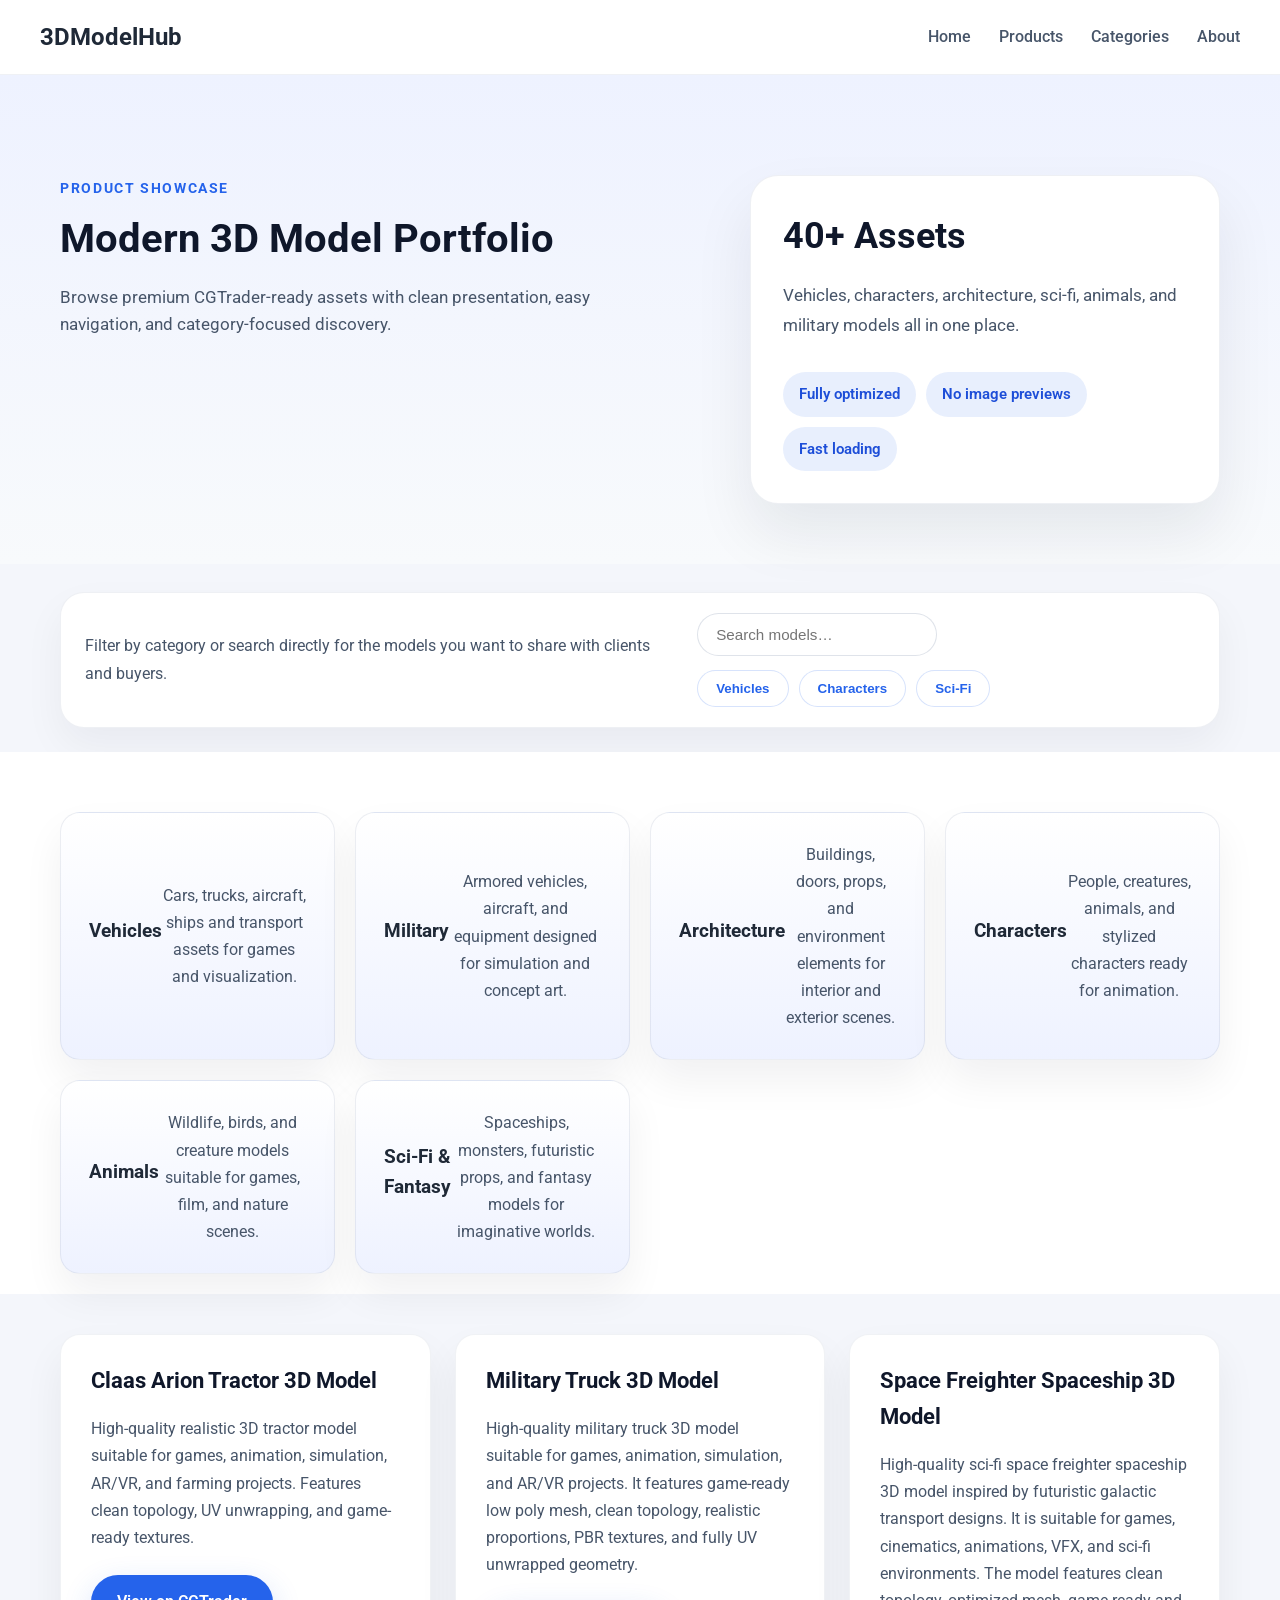
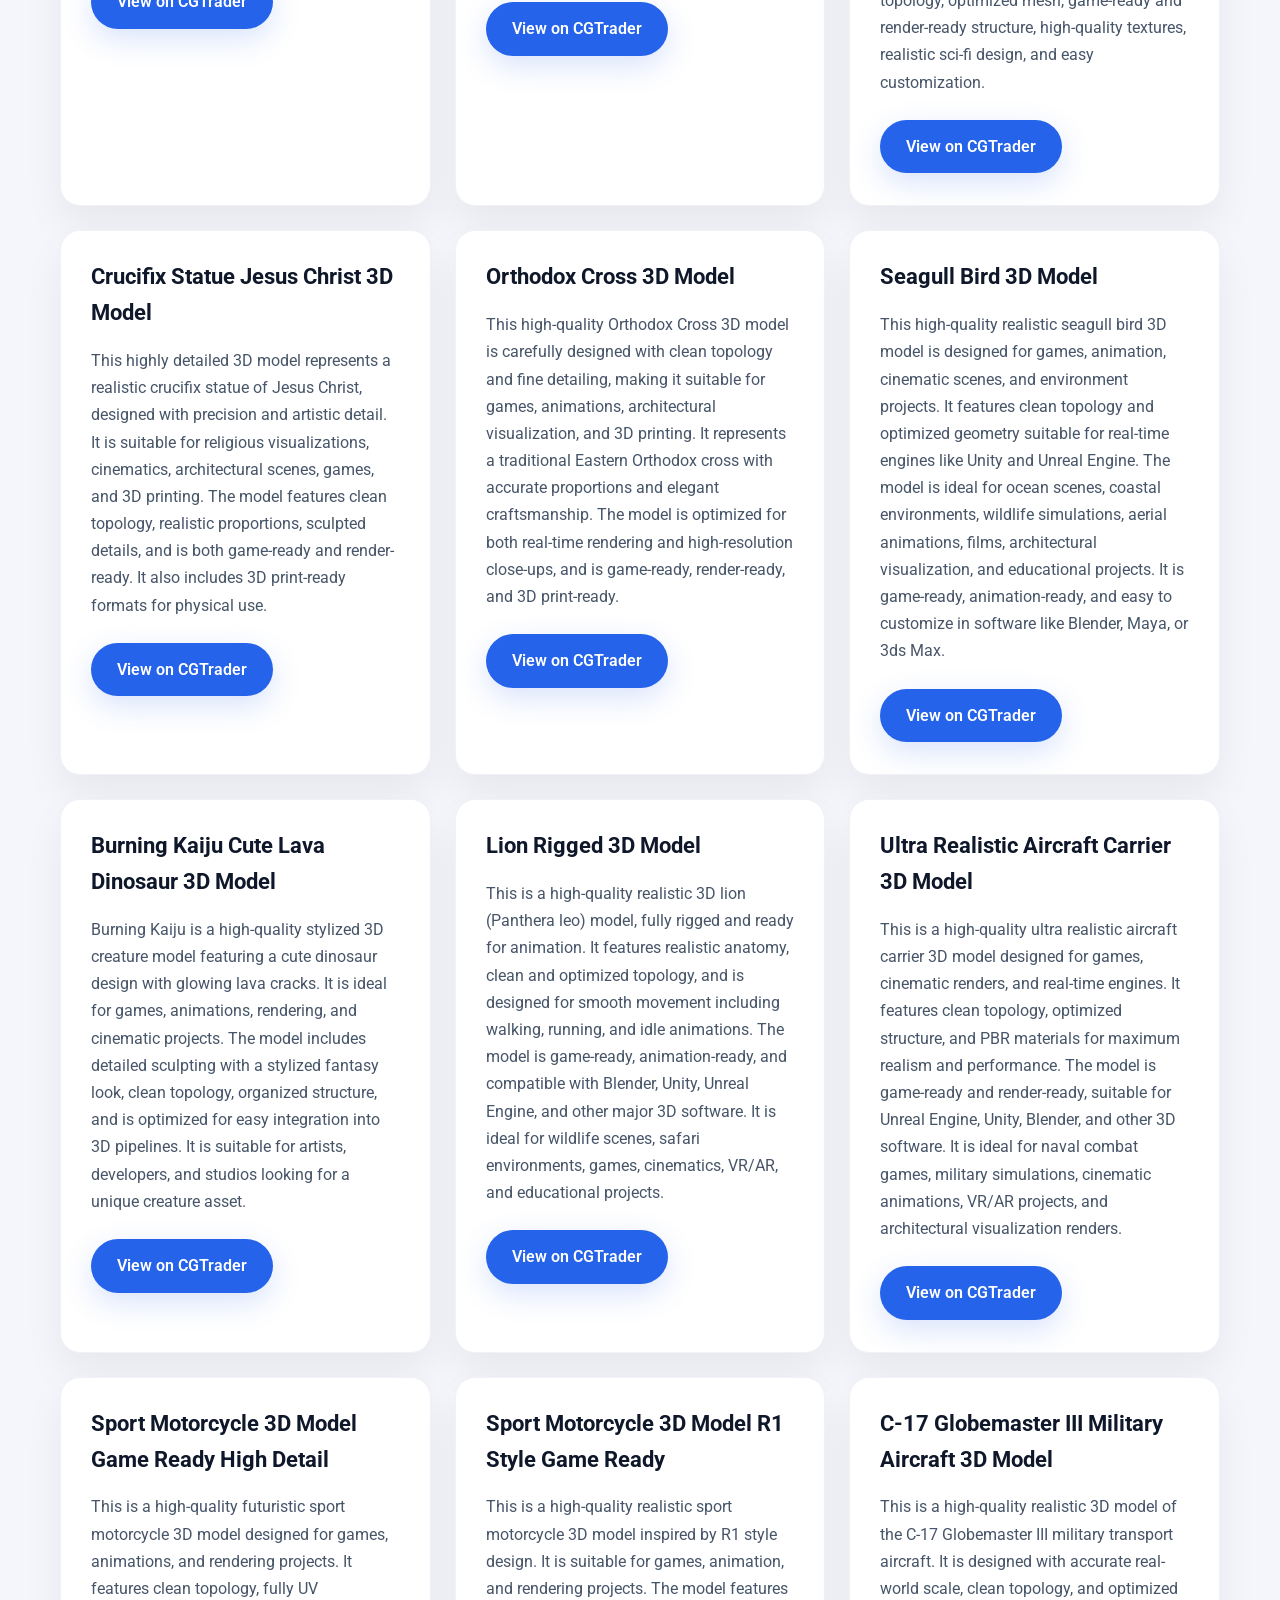
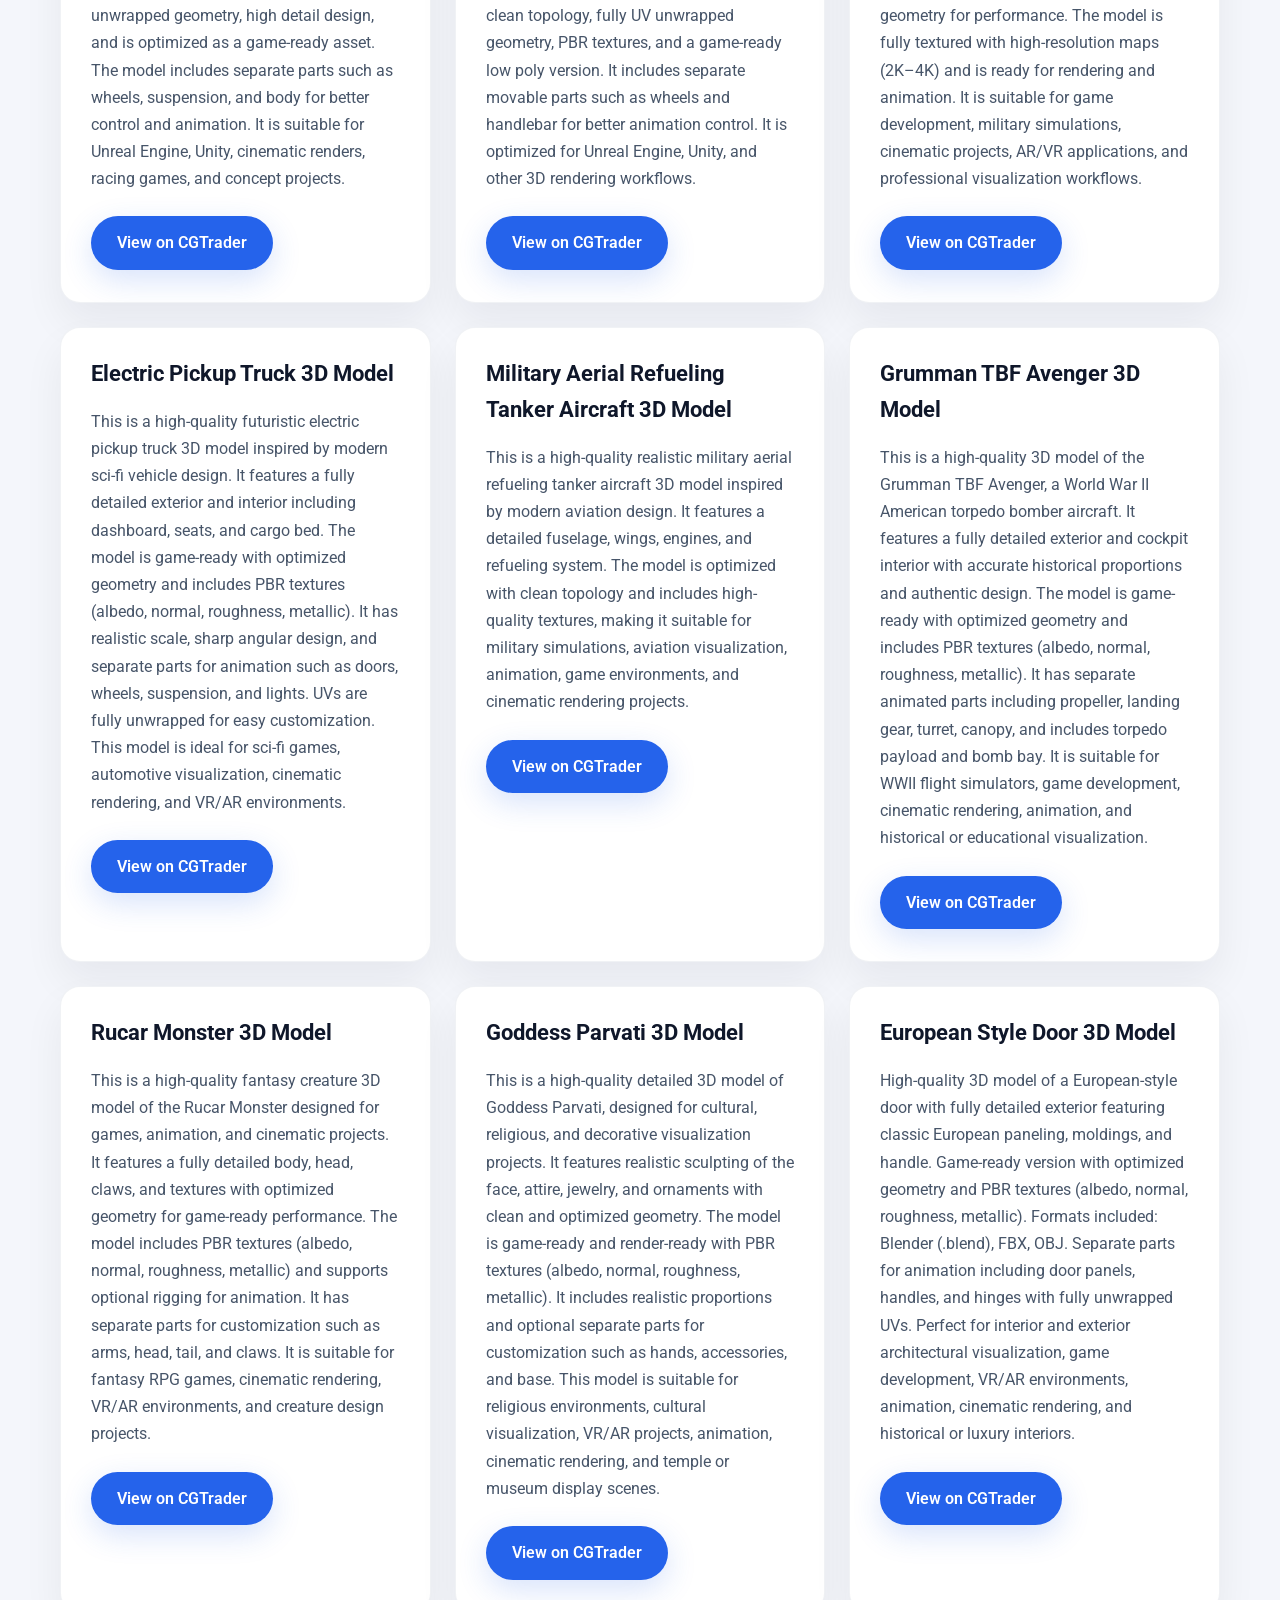
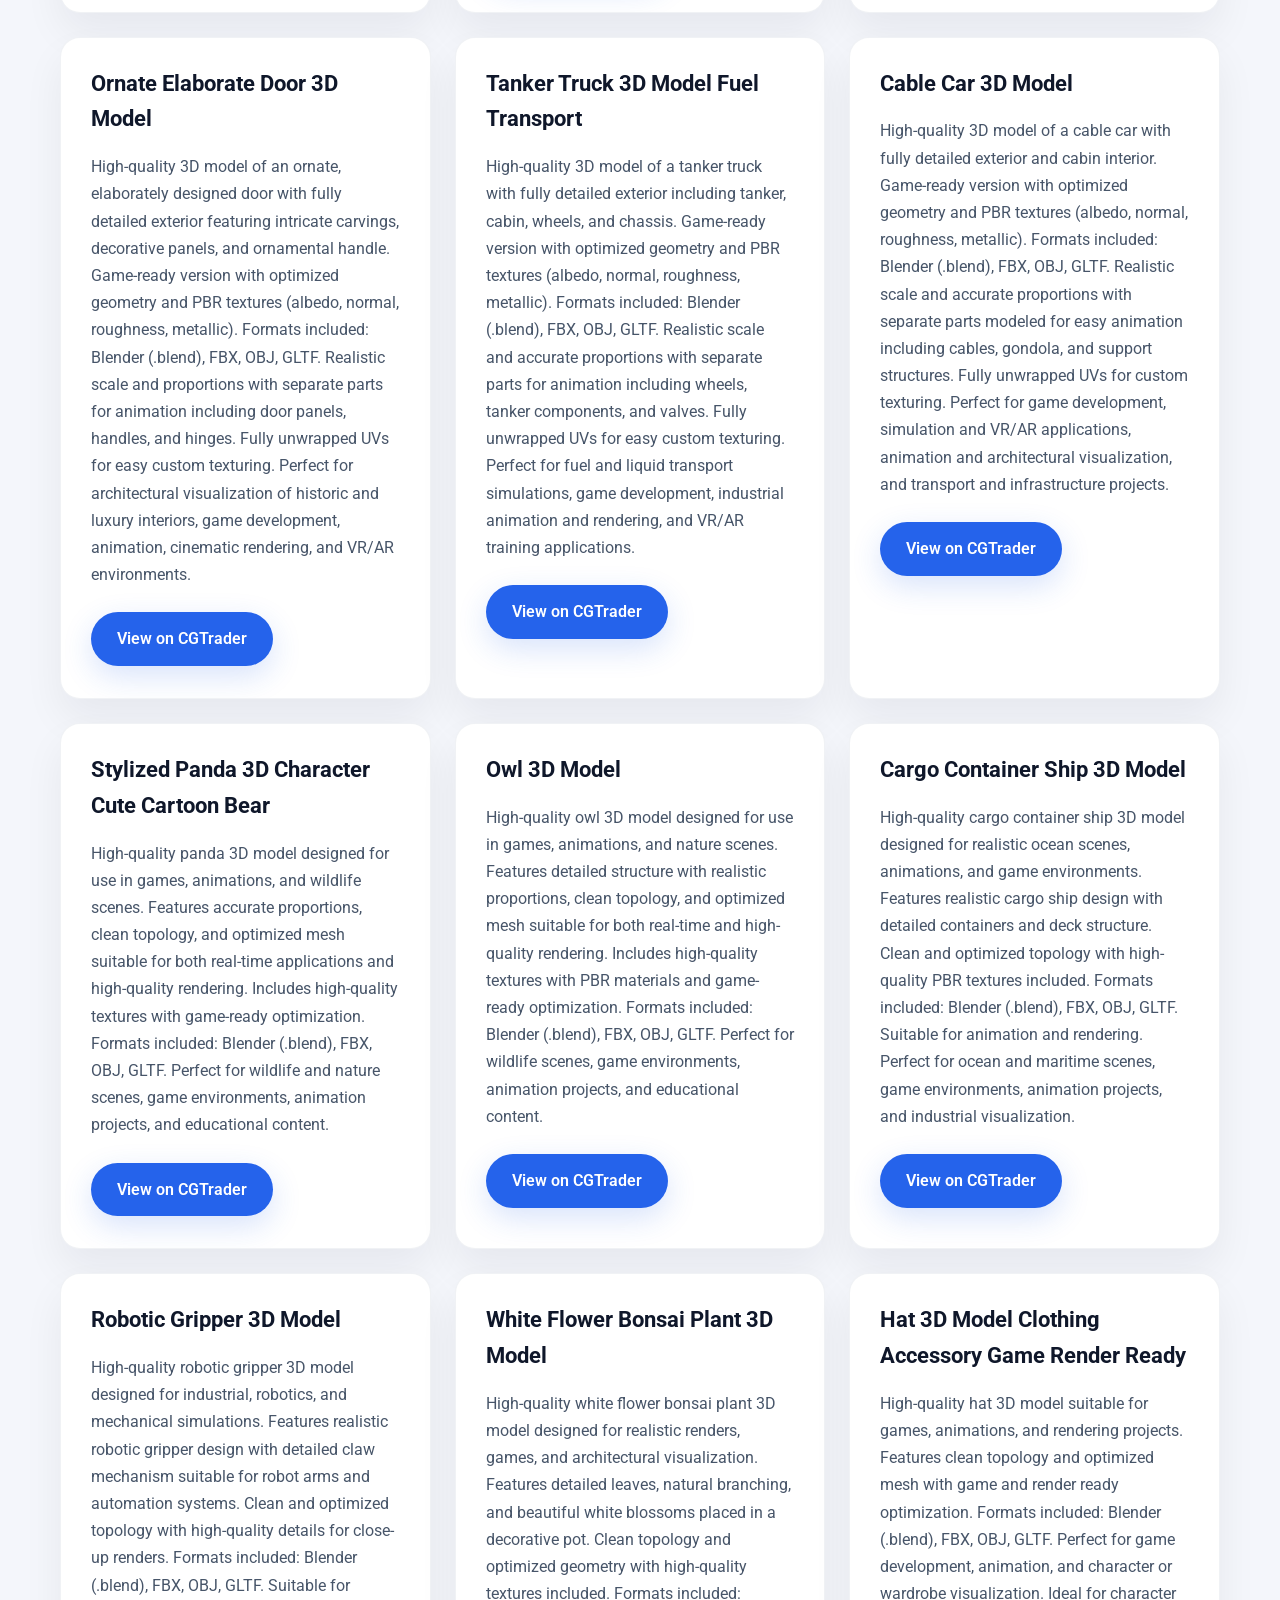
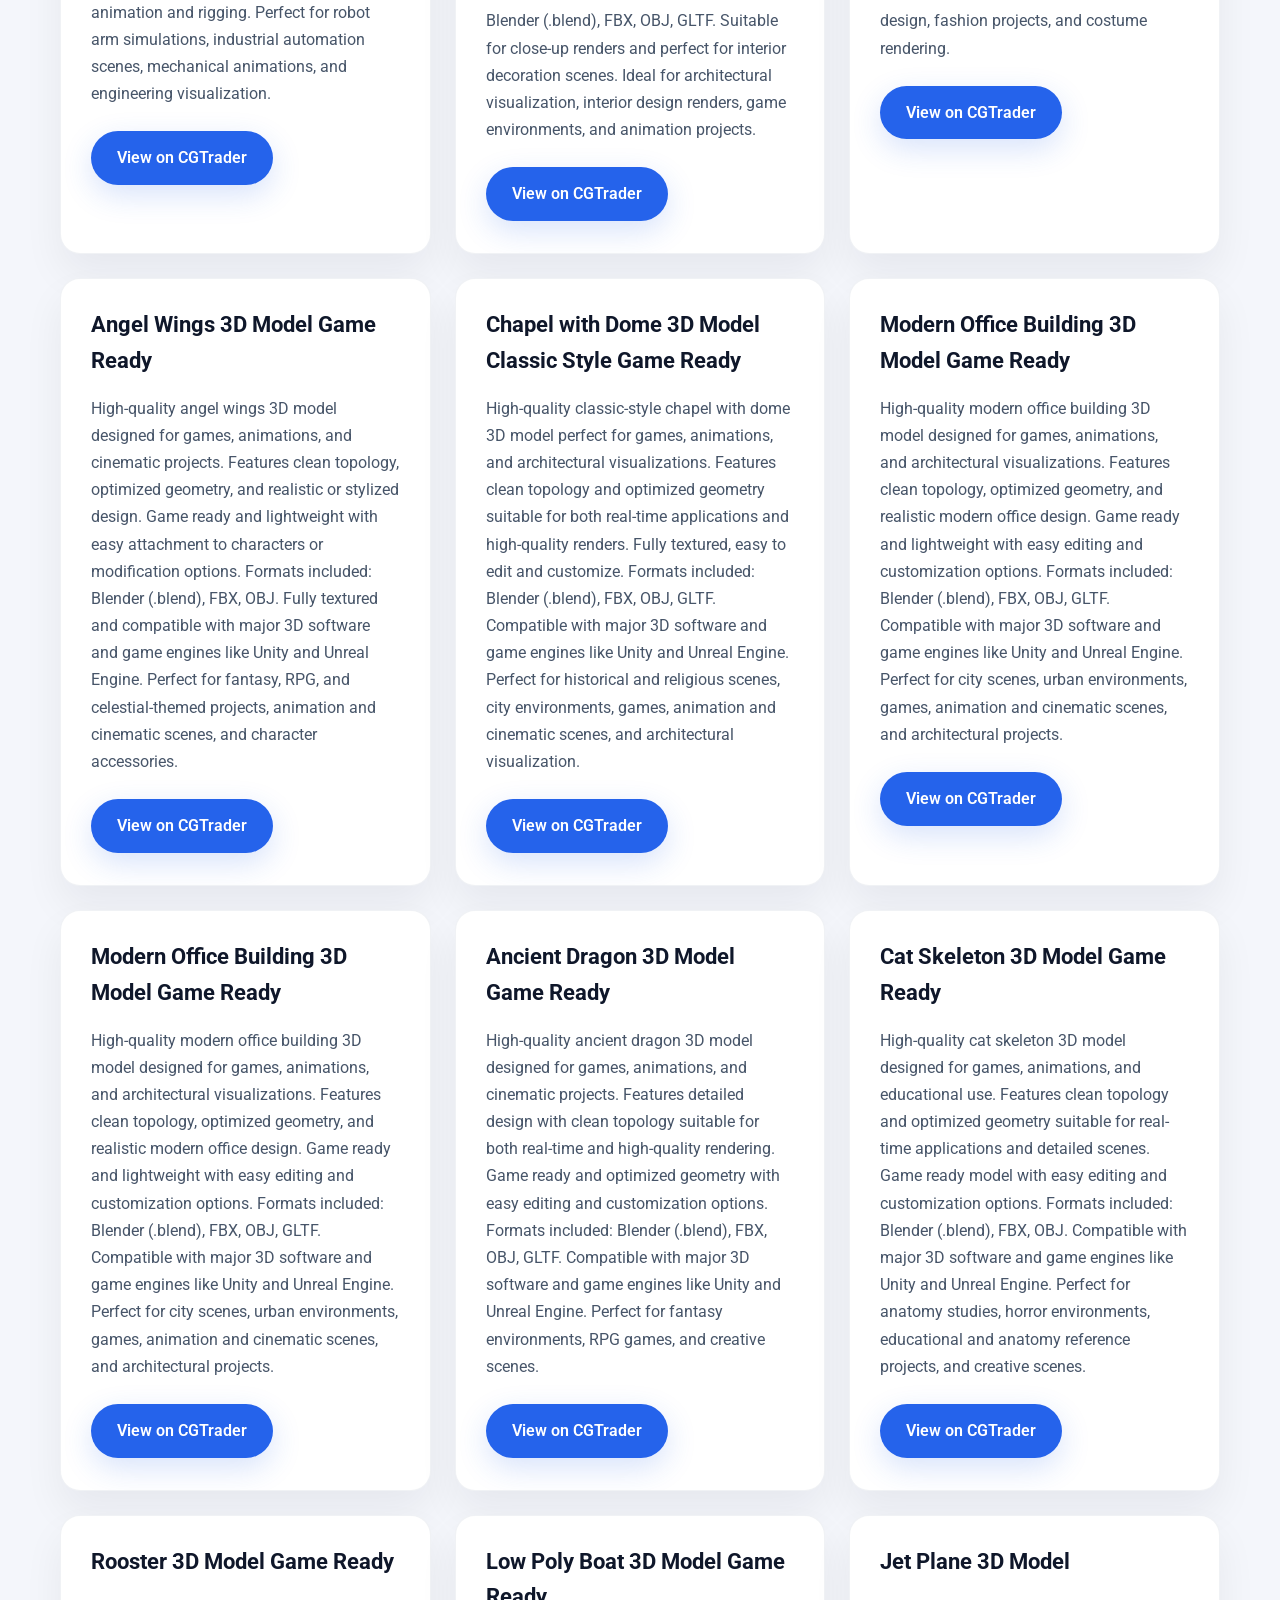
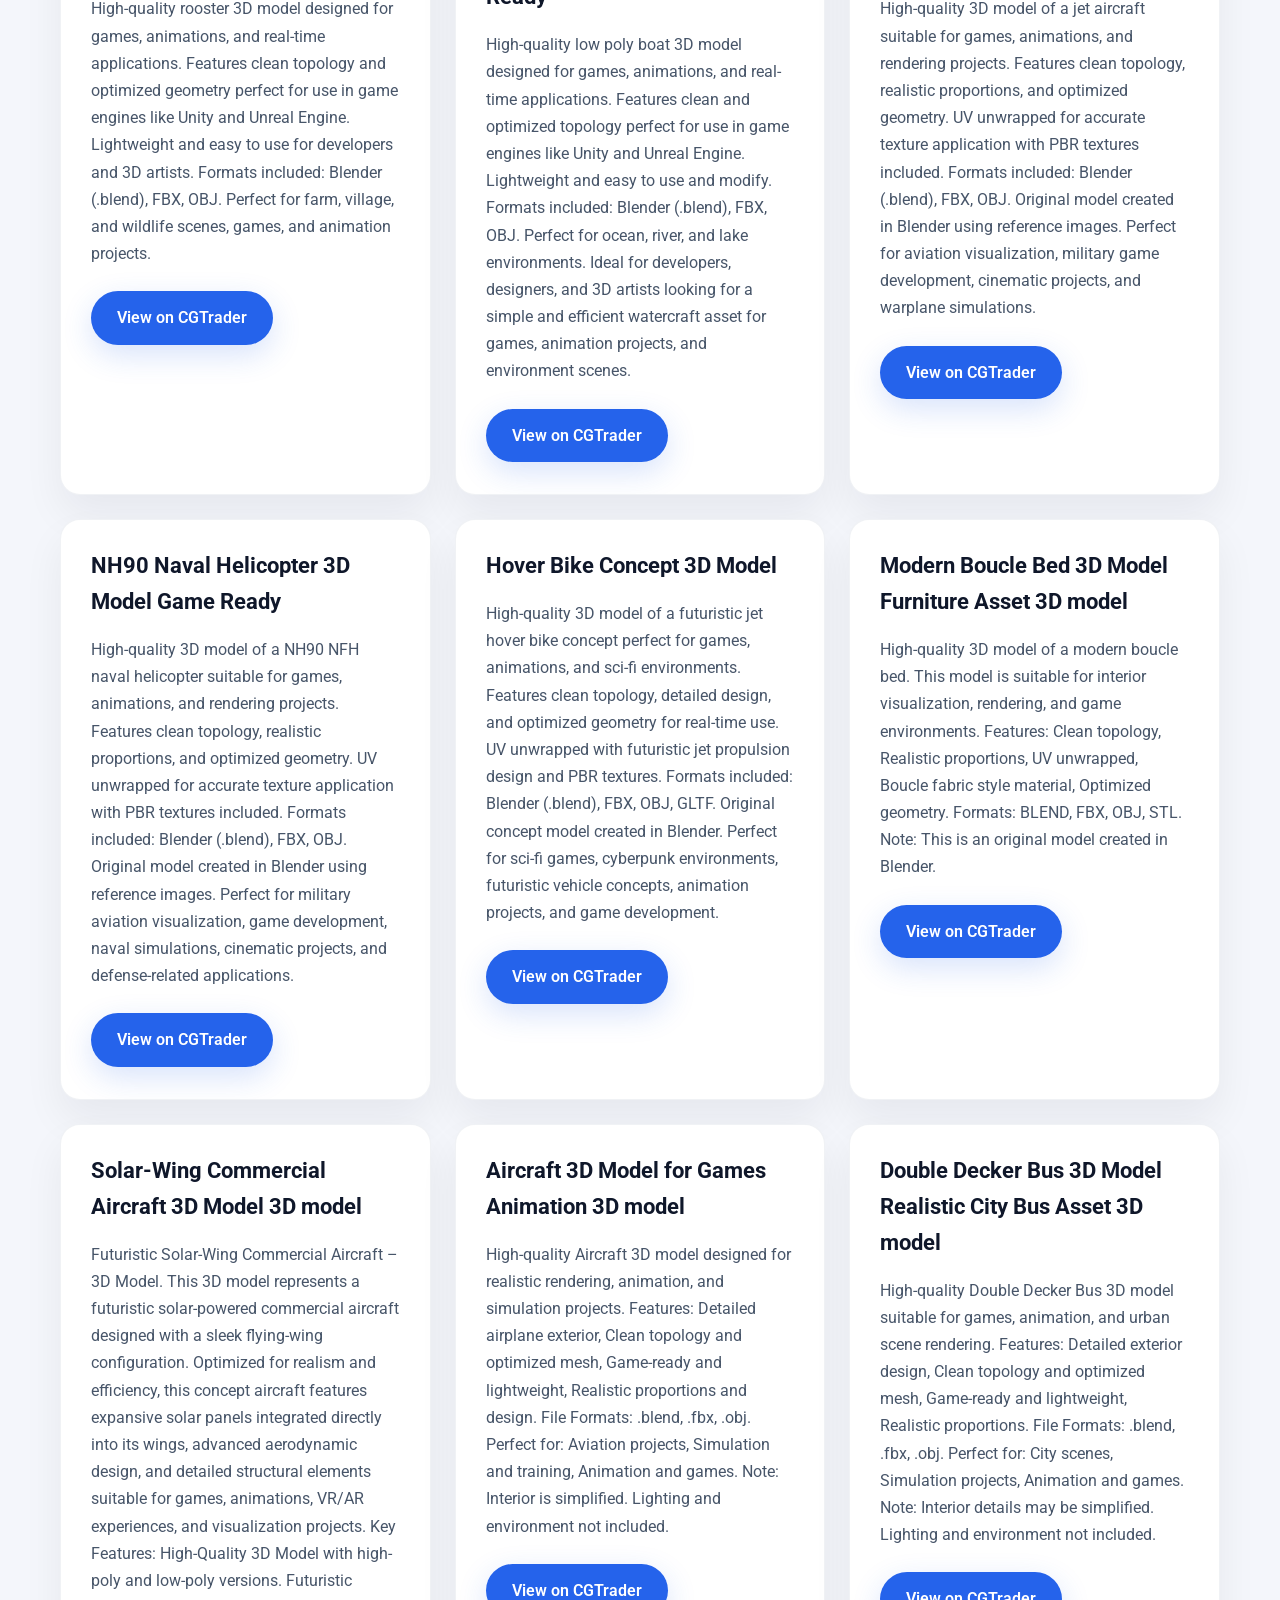
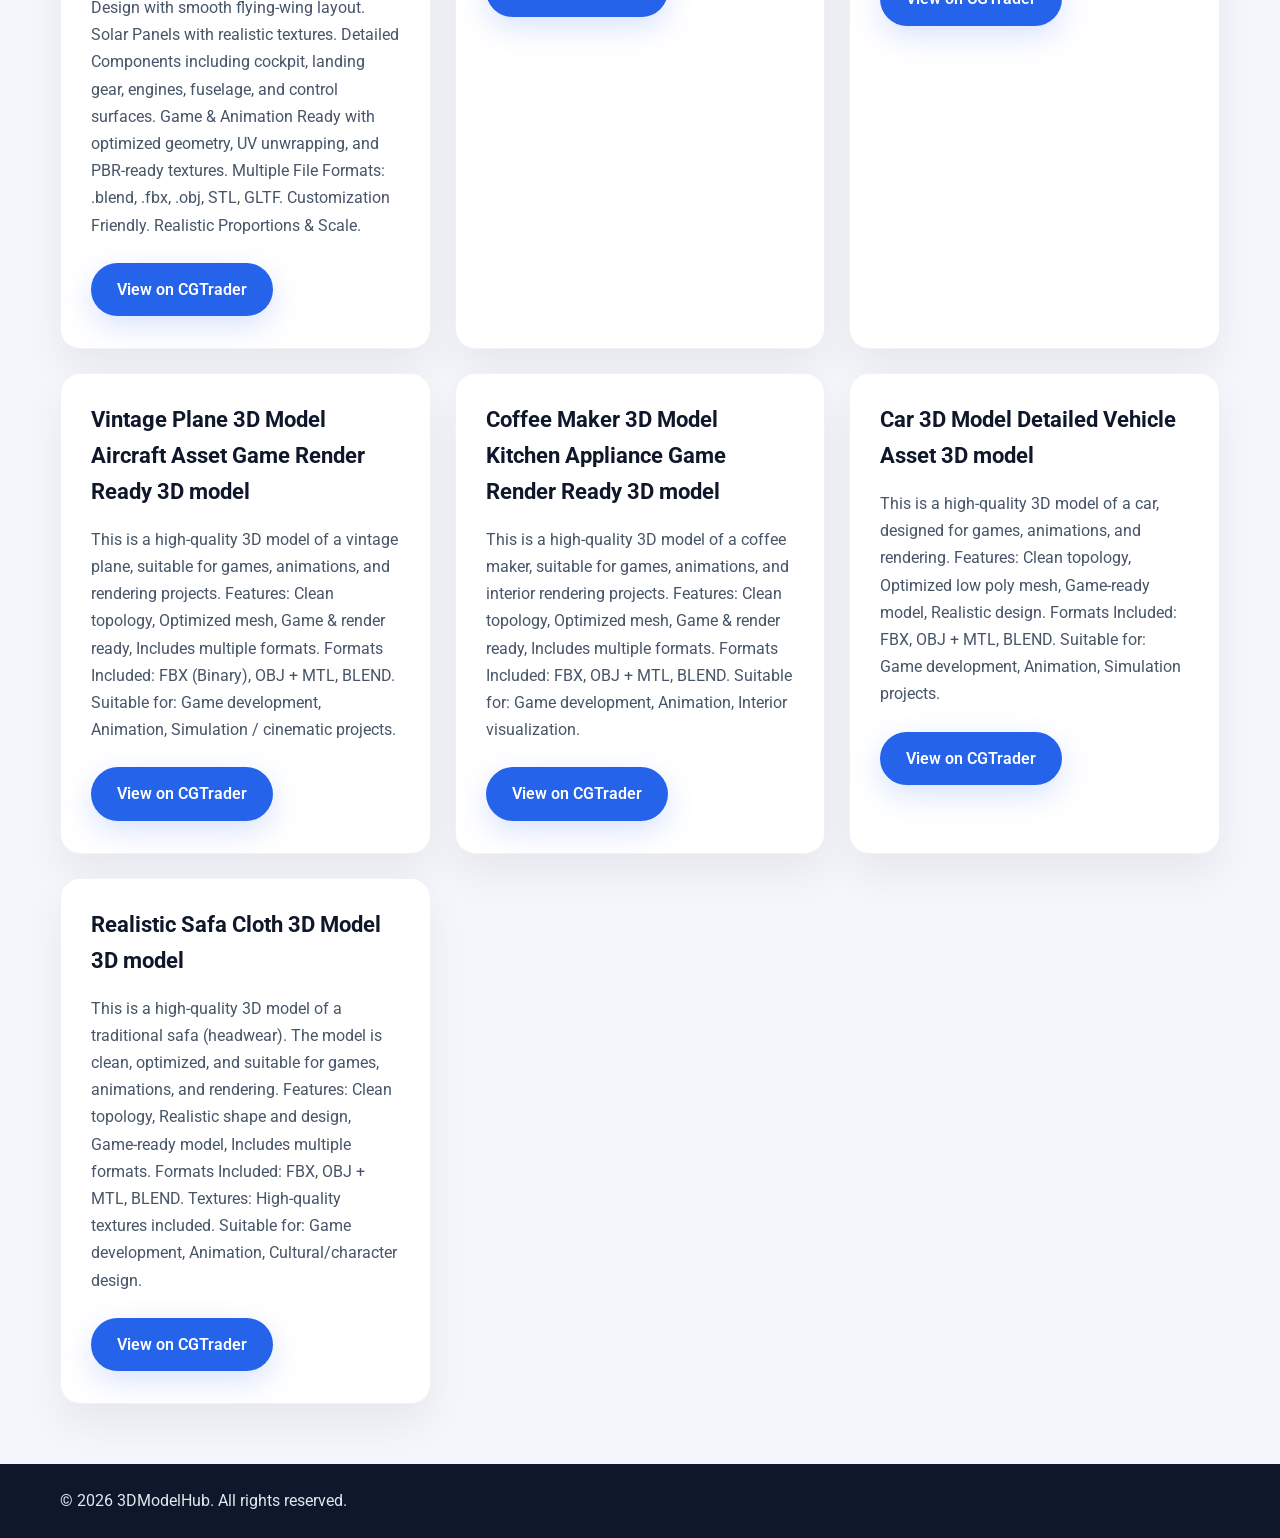
==== commit 971fdb09: "Update products.html" ====
--- a/products.html
+++ b/products.html
@@ -1,4 +1,4 @@
-﻿<!DOCTYPE html>
+<!DOCTYPE html>
 <html lang="en">
 <head>
     <meta charset="UTF-8">
@@ -405,6 +405,70 @@
                             <a href="https://www.cgtrader.com/3d-models/aircraft/jet/hover-bike-concept-3d-model" target="_blank" rel="noopener noreferrer" class="cta-btn">View on CGTrader</a>
                         </div>
                     </div>
+                    <div class="card">
+                        <div class="card-image"><div class="image-placeholder"></div></div>
+                        <div class="card-content">
+                            <h3>Modern Boucle Bed 3D Model Furniture Asset 3D model</h3>
+                            <p>High-quality 3D model of a modern boucle bed. This model is suitable for interior visualization, rendering, and game environments. Features: Clean topology, Realistic proportions, UV unwrapped, Boucle fabric style material, Optimized geometry. Formats: BLEND, FBX, OBJ, STL. Note: This is an original model created in Blender.</p>
+                            <a href="https://www.cgtrader.com/3d-models/furniture/bed/modern-boucle-bed-3d-model-furniture-asset" target="_blank" rel="noopener noreferrer" class="cta-btn">View on CGTrader</a>
+                        </div>
+                    </div>
+                    <div class="card">
+                        <div class="card-image"><div class="image-placeholder"></div></div>
+                        <div class="card-content">
+                            <h3>Solar-Wing Commercial Aircraft 3D Model 3D model</h3>
+                            <p>Futuristic Solar-Wing Commercial Aircraft – 3D Model. This 3D model represents a futuristic solar-powered commercial aircraft designed with a sleek flying-wing configuration. Optimized for realism and efficiency, this concept aircraft features expansive solar panels integrated directly into its wings, advanced aerodynamic design, and detailed structural elements suitable for games, animations, VR/AR experiences, and visualization projects. Key Features: High-Quality 3D Model with high-poly and low-poly versions. Futuristic Design with smooth flying-wing layout. Solar Panels with realistic textures. Detailed Components including cockpit, landing gear, engines, fuselage, and control surfaces. Game & Animation Ready with optimized geometry, UV unwrapping, and PBR-ready textures. Multiple File Formats: .blend, .fbx, .obj, STL, GLTF. Customization Friendly. Realistic Proportions & Scale.</p>
+                            <a href="https://www.cgtrader.com/3d-models/aircraft/jet/solar-wing-commercial-aircraft-3d-model" target="_blank" rel="noopener noreferrer" class="cta-btn">View on CGTrader</a>
+                        </div>
+                    </div>
+                    <div class="card">
+                        <div class="card-image"><div class="image-placeholder"></div></div>
+                        <div class="card-content">
+                            <h3>Aircraft 3D Model for Games Animation 3D model</h3>
+                            <p>High-quality Aircraft 3D model designed for realistic rendering, animation, and simulation projects. Features: Detailed airplane exterior, Clean topology and optimized mesh, Game-ready and lightweight, Realistic proportions and design. File Formats: .blend, .fbx, .obj. Perfect for: Aviation projects, Simulation and training, Animation and games. Note: Interior is simplified. Lighting and environment not included.</p>
+                            <a href="https://www.cgtrader.com/3d-models/aircraft/jet/aircraft-3d-model-for-games-animation" target="_blank" rel="noopener noreferrer" class="cta-btn">View on CGTrader</a>
+                        </div>
+                    </div>
+                    <div class="card">
+                        <div class="card-image"><div class="image-placeholder"></div></div>
+                        <div class="card-content">
+                            <h3>Double Decker Bus 3D Model Realistic City Bus Asset 3D model</h3>
+                            <p>High-quality Double Decker Bus 3D model suitable for games, animation, and urban scene rendering. Features: Detailed exterior design, Clean topology and optimized mesh, Game-ready and lightweight, Realistic proportions. File Formats: .blend, .fbx, .obj. Perfect for: City scenes, Simulation projects, Animation and games. Note: Interior details may be simplified. Lighting and environment not included.</p>
+                            <a href="https://www.cgtrader.com/3d-models/vehicle/bus/double-decker-bus-3d-model-realistic-city-bus-asset" target="_blank" rel="noopener noreferrer" class="cta-btn">View on CGTrader</a>
+                        </div>
+                    </div>
+                    <div class="card">
+                        <div class="card-image"><div class="image-placeholder"></div></div>
+                        <div class="card-content">
+                            <h3>Vintage Plane 3D Model Aircraft Asset Game Render Ready 3D model</h3>
+                            <p>This is a high-quality 3D model of a vintage plane, suitable for games, animations, and rendering projects. Features: Clean topology, Optimized mesh, Game & render ready, Includes multiple formats. Formats Included: FBX (Binary), OBJ + MTL, BLEND. Suitable for: Game development, Animation, Simulation / cinematic projects.</p>
+                            <a href="https://www.cgtrader.com/3d-models/aircraft/jet/vintage-plane-3d-model-aircraft-asset-game-render-ready" target="_blank" rel="noopener noreferrer" class="cta-btn">View on CGTrader</a>
+                        </div>
+                    </div>
+                    <div class="card">
+                        <div class="card-image"><div class="image-placeholder"></div></div>
+                        <div class="card-content">
+                            <h3>Coffee Maker 3D Model Kitchen Appliance Game Render Ready 3D model</h3>
+                            <p>This is a high-quality 3D model of a coffee maker, suitable for games, animations, and interior rendering projects. Features: Clean topology, Optimized mesh, Game & render ready, Includes multiple formats. Formats Included: FBX, OBJ + MTL, BLEND. Suitable for: Game development, Animation, Interior visualization.</p>
+                            <a href="https://www.cgtrader.com/3d-models/interior/kitchen/coffee-maker-3d-model-kitchen-appliance-game-render-ready" target="_blank" rel="noopener noreferrer" class="cta-btn">View on CGTrader</a>
+                        </div>
+                    </div>
+                    <div class="card">
+                        <div class="card-image"><div class="image-placeholder"></div></div>
+                        <div class="card-content">
+                            <h3>Car 3D Model Detailed Vehicle Asset 3D model</h3>
+                            <p>This is a high-quality 3D model of a car, designed for games, animations, and rendering. Features: Clean topology, Optimized low poly mesh, Game-ready model, Realistic design. Formats Included: FBX, OBJ + MTL, BLEND. Suitable for: Game development, Animation, Simulation projects.</p>
+                            <a href="https://www.cgtrader.com/3d-models/car/racing-car/car-3d-model-detailed-vehicle-asset" target="_blank" rel="noopener noreferrer" class="cta-btn">View on CGTrader</a>
+                        </div>
+                    </div>
+                    <div class="card">
+                        <div class="card-image"><div class="image-placeholder"></div></div>
+                        <div class="card-content">
+                            <h3>Realistic Safa Cloth 3D Model 3D model</h3>
+                            <p>This is a high-quality 3D model of a traditional safa (headwear). The model is clean, optimized, and suitable for games, animations, and rendering. Features: Clean topology, Realistic shape and design, Game-ready model, Includes multiple formats. Formats Included: FBX, OBJ + MTL, BLEND. Textures: High-quality textures included. Suitable for: Game development, Animation, Cultural/character design.</p>
+                            <a href="https://www.cgtrader.com/3d-models/interior/house-interior/realistic-safa-cloth-3d-model" target="_blank" rel="noopener noreferrer" class="cta-btn">View on CGTrader</a>
+                        </div>
+                    </div>
                 </div>
             </div>
         </section>
